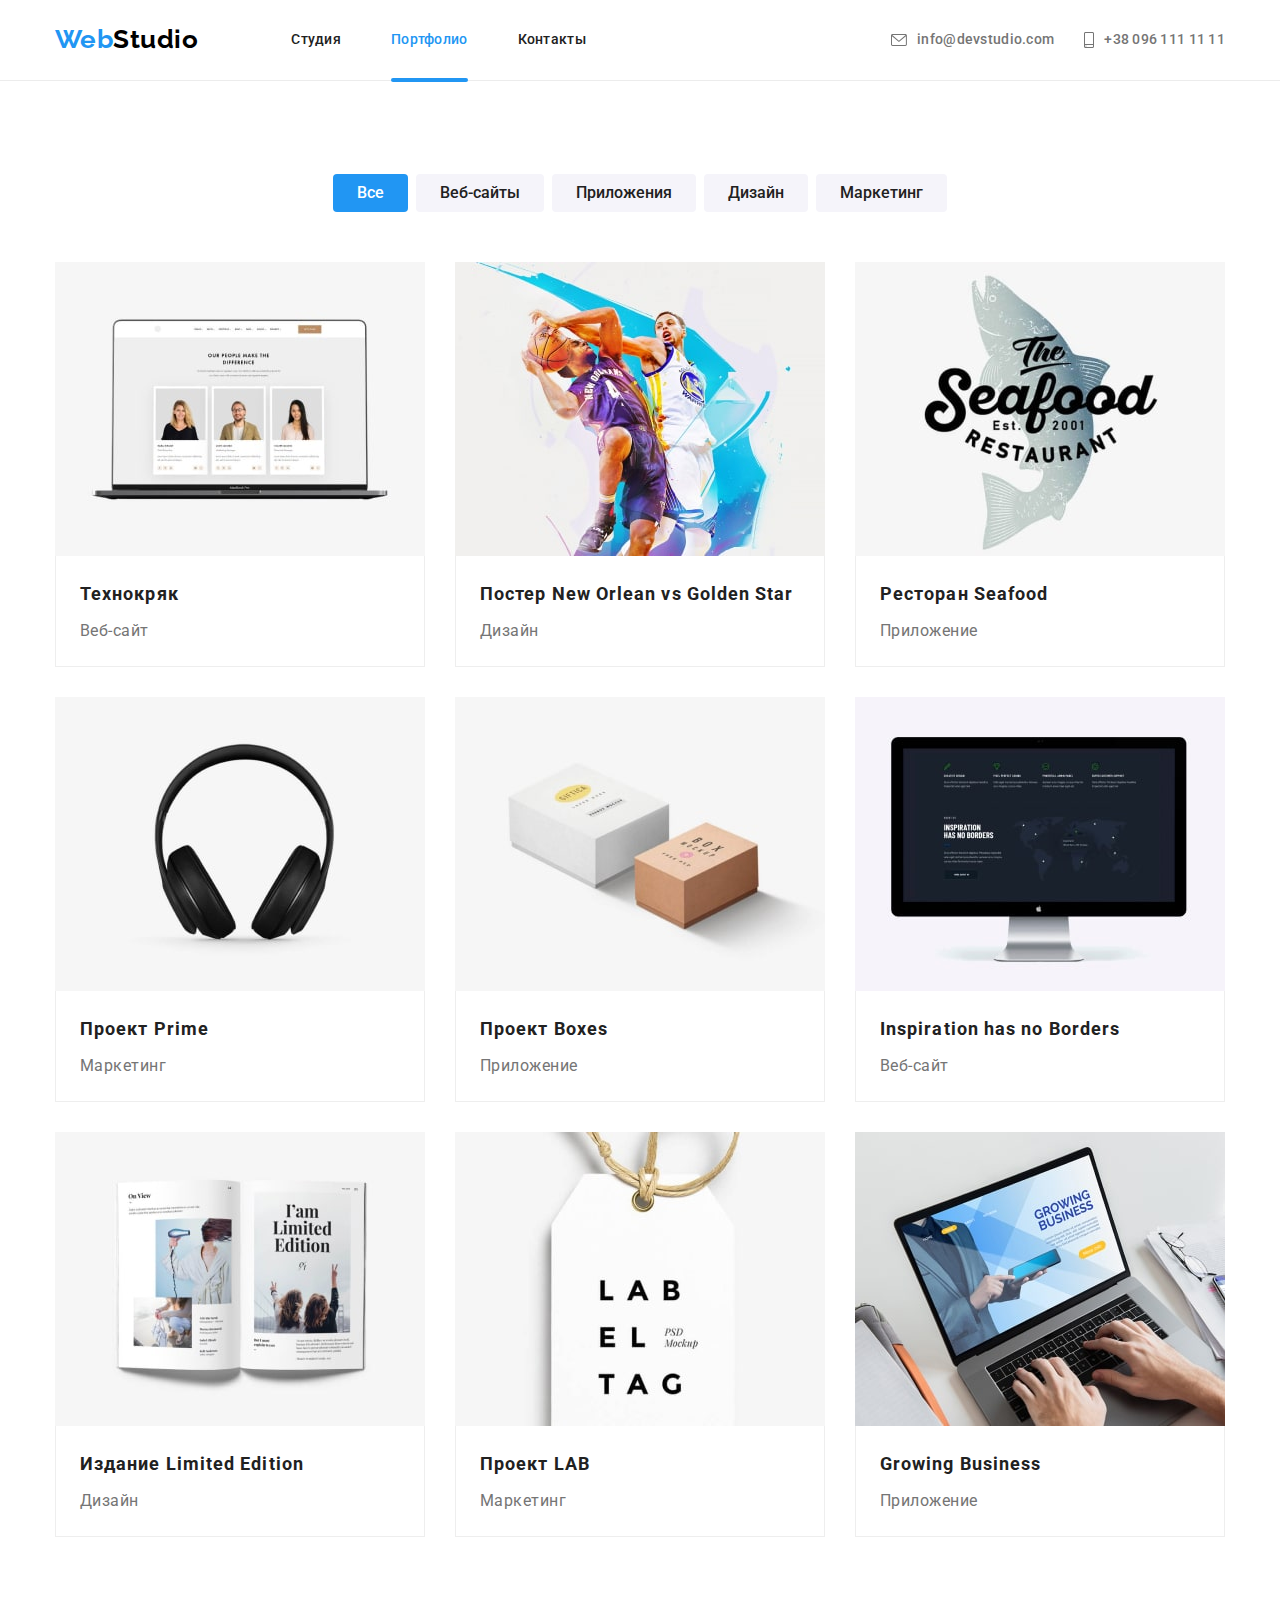
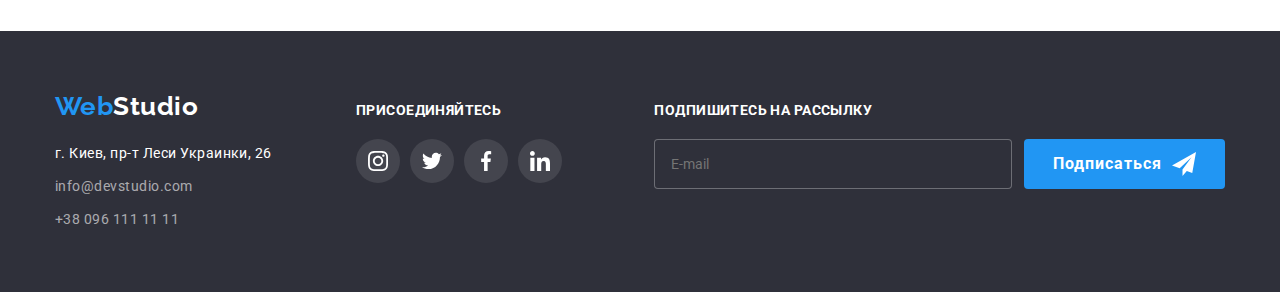
==== portfolio.html @ 2bae6d5c "170822 1327" ====
<!DOCTYPE html>
<html lang="ru">
  <head>
    <meta charset="UTF-8" />
    <meta http-equiv="X-UA-Compatible" content="IE=edge" />
    <meta name="viewport" content="width=device-width, initial-scale=1.0" />
    <title>Web Studio</title>
    <link rel="preconnect" href="https://fonts.googleapis.com" />
    <link rel="preconnect" href="https://fonts.gstatic.com" crossorigin />
    <link
      href="https://fonts.googleapis.com/css2?family=Raleway:wght@700&family=Roboto:wght@400;500;700;900&display=swap"
      rel="stylesheet"
    />
    <link
      rel="stylesheet"
      href="https://cdnjs.cloudflare.com/ajax/libs/modern-normalize/1.1.0/modern-normalize.min.css"
    />
    <link rel="stylesheet" href="./css/styles.css" />
    <link rel="stylesheet" href="./css/main.min.css" />
  </head>
  <body class="page">
    <header class="header">
      <div class="container flex">
        <nav class="nav-section">
          <a class="logo link" href="./" lang="en"
            >Web<span class="logo-black">Studio</span></a
          >
          <ul class="menu-nav list">
            <li class="nav-item">
              <a class="link" href="./index.html">Студия</a>
            </li>
            <li class="nav-item">
              <a class="link current" href="./portfolio.html">Портфолио</a>
            </li>
            <li class="nav-item"><a class="link" href="">Контакты</a></li>
          </ul>
        </nav>
        <ul class="adress-nav list">
          <li class="nav-item">
            <a href="mailto:info@devstudio.com" class="link link-container">
              <svg class="link-icon-mail" width="16" height="12">
                <use href="./img/symbol-defs.svg#icon-envelope"></use>
              </svg>
              <span class="link-text">info@devstudio.com</span></a
            >
          </li>
          <li class="nav-item">
            <a href="tel:+380961111111" class="link link-container">
              <svg class="link-icon-tel" width="10" height="16">
                <use href="./img/symbol-defs.svg#icon-smartphone"></use>
              </svg>
              <span class="link-text">+38 096 111 11 11</span></a
            >
          </li>
        </ul>
      </div>
    </header>
    <main>
      <section class="section">
        <div class="container">
          <h1 class="hero-title portfolio-title">Портфолио</h1>
          <ul class="filter-list list">
            <li class="filter-item">
              <button class="button button-all" type="button" name="all">
                Все
              </button>
            </li>
            <li class="filter-item">
              <button class="button" type="button" name="web-sites">
                Веб-сайты
              </button>
            </li>
            <li class="filter-item">
              <button class="button" type="button" name="aplication">
                Приложения
              </button>
            </li>
            <li class="filter-item">
              <button class="button" type="button" name="design">Дизайн</button>
            </li>
            <li class="filter-item">
              <button class="button" type="button" name="marketing">
                Маркетинг
              </button>
            </li>
          </ul>
          <ul class="prewiew-card-list list">
            <li class="list-item">
              <a href="#" class="prewiew-card-link link">
                <div class="prewiew-box">
                  <img
                    class="prewiew-photo img"
                    src="./img/notebook.jpg"
                    alt="notebook"
                    width="370"
                    height="294"
                  />
                  <div class="prewiew-overlay">
                    <p>
                      Ресурс предлагает комплексные предложения с разным уровнем
                      функционала и сервисов. Все это позволит посетителю
                      получить исчерпывающие сведения о компании или частном
                      лице.
                    </p>
                  </div>
                </div>
                <div class="prewiew-card-sighn">
                  <h2 class="prewiew-work-title title">Технокряк</h2>
                  <p class="prewiew-work-type">Веб-сайт</p>
                </div>
              </a>
            </li>
            <li class="list-item">
              <a href="#" class="prewiew-card-link link">
                <div class="prewiew-box">
                  <img
                    class="prewiew-photo img"
                    src="./img/basketball.jpg"
                    alt="notebook"
                    width="370"
                    height="294"
                  />
                  <div class="prewiew-overlay">
                    <p>
                      Lorem ipsum dolor sit amet consectetur, adipisicing elit.
                      Doloribus inventore sit quisquam soluta quis nihil atque
                      nesciunt temporibus magnam quam.
                    </p>
                  </div>
                </div>
                <div class="prewiew-card-sighn">
                  <h2 class="prewiew-work-title title">
                    Постер <span lang="en">New Orlean vs Golden Star</span>
                  </h2>
                  <p class="prewiew-work-type">Дизайн</p>
                </div>
              </a>
            </li>
            <li class="list-item">
              <a href="#" class="prewiew-card-link link">
                <div class="prewiew-box">
                  <img
                    class="prewiew-photo img"
                    src="./img/fish.jpg"
                    alt="notebook"
                    width="370"
                    height="294"
                  />
                  <div class="prewiew-overlay">
                    <p>
                      Lorem ipsum dolor sit amet consectetur, adipisicing elit.
                      Doloribus inventore sit quisquam soluta quis nihil atque
                      nesciunt temporibus magnam quam.
                    </p>
                  </div>
                </div>
                <div class="prewiew-card-sighn">
                  <h2 class="prewiew-work-title title">
                    Ресторан <span lang="en">Seafood</span>
                  </h2>
                  <p class="prewiew-work-type">Приложение</p>
                </div>
              </a>
            </li>
            <li class="list-item">
              <a href="#" class="prewiew-card-link link">
                <div class="prewiew-box">
                  <img
                    class="prewiew-photo img"
                    src="./img/headphones.jpg"
                    alt="notebook"
                    width="370"
                    height="294"
                  />
                  <div class="prewiew-overlay">
                    <p>
                      Lorem ipsum dolor sit amet consectetur, adipisicing elit.
                      Doloribus inventore sit quisquam soluta quis nihil atque
                      nesciunt temporibus magnam quam.
                    </p>
                  </div>
                </div>
                <div class="prewiew-card-sighn">
                  <h2 class="prewiew-work-title title">
                    Проект <span lang="en">Prime</span>
                  </h2>
                  <p class="prewiew-work-type">Маркетинг</p>
                </div>
              </a>
            </li>
            <li class="list-item">
              <a href="#" class="prewiew-card-link link">
                <div class="prewiew-box">
                  <img
                    class="prewiew-photo img"
                    src="./img/boxes.jpg"
                    alt="notebook"
                    width="370"
                    height="294"
                  />
                  <div class="prewiew-overlay">
                    <p>
                      Lorem ipsum dolor sit amet consectetur, adipisicing elit.
                      Doloribus inventore sit quisquam soluta quis nihil atque
                      nesciunt temporibus magnam quam.
                    </p>
                  </div>
                </div>
                <div class="prewiew-card-sighn">
                  <h2 class="prewiew-work-title title">
                    Проект <span lang="en">Boxes</span>
                  </h2>
                  <p class="prewiew-work-type">Приложение</p>
                </div>
              </a>
            </li>
            <li class="list-item">
              <a href="#" class="prewiew-card-link link">
                <div class="prewiew-box">
                  <img
                    class="prewiew-photo img"
                    src="./img/display.jpg"
                    alt="notebook"
                    width="370"
                    height="294"
                  />
                  <div class="prewiew-overlay">
                    <p>
                      Lorem ipsum dolor sit amet consectetur, adipisicing elit.
                      Doloribus inventore sit quisquam soluta quis nihil atque
                      nesciunt temporibus magnam quam.
                    </p>
                  </div>
                </div>
                <div class="prewiew-card-sighn">
                  <h2 class="prewiew-work-title title" lang="en">
                    Inspiration has no Borders
                  </h2>
                  <p class="prewiew-work-type">Веб-сайт</p>
                </div>
              </a>
            </li>
            <li class="list-item">
              <a href="#" class="prewiew-card-link link">
                <div class="prewiew-box">
                  <img
                    class="prewiew-photo img"
                    src="./img/book.jpg"
                    alt="notebook"
                    width="370"
                    height="294"
                  />
                  <div class="prewiew-overlay">
                    <p>
                      Lorem ipsum dolor sit amet consectetur, adipisicing elit.
                      Doloribus inventore sit quisquam soluta quis nihil atque
                      nesciunt temporibus magnam quam.
                    </p>
                  </div>
                </div>
                <div class="prewiew-card-sighn">
                  <h2 class="prewiew-work-title title">
                    Издание <span lang="en">Limited Edition</span>
                  </h2>
                  <p class="prewiew-work-type">Дизайн</p>
                </div>
              </a>
            </li>
            <li class="list-item">
              <a href="#" class="prewiew-card-link link">
                <div class="prewiew-box">
                  <img
                    class="prewiew-photo img"
                    src="./img/label.jpg"
                    alt="notebook"
                    width="370"
                    height="294"
                  />
                  <div class="prewiew-overlay">
                    <p>
                      Lorem ipsum dolor sit amet consectetur, adipisicing elit.
                      Doloribus inventore sit quisquam soluta quis nihil atque
                      nesciunt temporibus magnam quam.
                    </p>
                  </div>
                </div>
                <div class="prewiew-card-sighn">
                  <h2 class="prewiew-work-title title">
                    Проект <span lang="en">LAB</span>
                  </h2>
                  <p class="prewiew-work-type">Маркетинг</p>
                </div>
              </a>
            </li>
            <li class="list-item">
              <a href="#" class="prewiew-card-link link">
                <div class="prewiew-box">
                  <img
                    class="prewiew-photo img"
                    src="./img/laptop.jpg"
                    alt="notebook"
                    width="370"
                    height="294"
                  />
                  <div class="prewiew-overlay">
                    <p>
                      Lorem ipsum dolor sit amet consectetur, adipisicing elit.
                      Doloribus inventore sit quisquam soluta quis nihil atque
                      nesciunt temporibus magnam quam.
                    </p>
                  </div>
                </div>
                <div class="prewiew-card-sighn">
                  <h2 class="prewiew-work-title title" lang="en">
                    Growing Business
                  </h2>
                  <p class="prewiew-work-type">Приложение</p>
                </div>
              </a>
            </li>
          </ul>
        </div>
      </section>
    </main>
    <footer class="footer">
      <div class="container">
        <div class="logo-adress-container">
          <a class="logo-footer link" href="./" lang="en"
            >Web<span class="logo-white">Studio</span>
          </a>
          <address class="adress">
            <ul class="footer-nav list">
              <li></li>
              <li class="footer-nav-item">
                <a
                  class="adress-text link"
                  href="https://goo.gl/maps/DvVMSBrxsydVWDyE7"
                  target="_blank"
                  rel="noopener noreferrer nofollow"
                  >г. Киев, пр-т Леси Украинки, 26
                </a>
              </li>
              <li class="footer-nav-item">
                <a class="mail-footer link" href="mailto:info@devstudio.com"
                  >info@devstudio.com
                </a>
              </li>
              <li class="footer-nav-item">
                <a class="tel-footer link" href="tel:+380961111111"
                  >+38 096 111 11 11
                </a>
              </li>
            </ul>
          </address>
        </div>
        <div class="footer-cocial-container">
          <p class="connect-text">Присоединяйтесь</p>
          <ul class="footer-social-list list">
            <li class="footer-social-item">
              <a class="footer-social-link" href="#" aria-label="instagram">
                <svg class="footer-social-icon" width="20" height="20">
                  <use href="./img/symbol-defs.svg#icon-instagram"></use>
                </svg>
              </a>
            </li>
            <li class="footer-social-item">
              <a class="footer-social-link" href="#" aria-label="twitter">
                <svg class="footer-social-icon" width="20" height="20">
                  <use href="./img/symbol-defs.svg#icon-twitter"></use>
                </svg>
              </a>
            </li>
            <li class="footer-social-item">
              <a class="footer-social-link" href="#" aria-label="facebook">
                <svg class="footer-social-icon" width="20" height="20">
                  <use href="./img/symbol-defs.svg#icon-facebook"></use>
                </svg>
              </a>
            </li>
            <li class="footer-social-item">
              <a class="footer-social-link" href="#" aria-label="linkedin">
                <svg class="footer-social-icon" width="20" height="20">
                  <use href="./img/symbol-defs.svg#icon-linkedin"></use>
                </svg>
              </a>
            </li>
          </ul>
        </div>
        <div>
          <p class="connect-text">Подпишитесь на рассылку</p>
          <form class="in-btn-cont">
            <input
              class="footer-input"
              type="email"
              name="follow-email"
              id="follow-email"
              placeholder="E-mail"
              required
            />
            <button type="submit" class="footer-sub-btn">
              Подписаться
              <svg class="send-icon" width="24" height="24">
                <use href="./img/symbol-defs.svg#icon-send"></use>
              </svg>
            </button>
          </form>
        </div>
      </div>
    </footer>
  </body>
</html>
---- css/styles.css ----
*,
*::before,
*::after {
  /* outline: 1px solid rgb(250, 195, 175);
  background-color: rgba(0, 255, 106, 0.1); */
}

:root {
  --primary-text-color: #757575;
  --title-text-color: #212121;
  --accent-color: #2196f3;
  --main-title-text-color: #ffffff;
  --background-color: #ffffff;
  --logo-white-color: #ffffff;
  --logo-black-color: #000000;
  --button-text-color: #ffffff;
  --social-icon-color: #afb1b8;
  --trans: opacity, visibility, scale, background-color, transform, box-shadow,
    color, border-color, border, fill, 250ms cubic-bezier(0.4, 0, 0.2, 1);
}

.section {
  padding: 94px 0;
}

.container {
  width: 1200px;
  padding: 0 15px;
  margin: 0 auto;
}
.page {
  margin: 0;
  background-color: var(--background-color);
  color: var(--primary-text-color);
  font-family: Roboto, sans-serif;
  letter-spacing: 0.03em;
  position: relative;
  padding-top: 80px;
}
.list {
  list-style: none;
  margin: 0;
  padding: 0;
}

.link {
  text-decoration: none;
}
.section-title {
  color: var(--title-text-color);
  text-align: center;
  font-weight: 700;
  font-size: 36px;
  line-height: 1.16;
  margin-top: 0;
  margin-bottom: 50px;
}
.title {
  color: var(--title-text-color);
  margin: 0;
}

h1 h2 h3 h4 {
  margin: 0;
}

img {
  display: block;
  max-width: 100%;
  height: auto;
}
.flex {
  display: flex;
}

/* --------HEADER-------- */

.page .header {
  border-bottom: 1px solid #ececec;
  position: fixed;
  left: 0;
  right: 0;
  top: 0;
  z-index: 1;

  align-items: center;
  background-color: #ffffff;
}

/*    logo */
.logo {
  padding: 24px 0;
  margin-right: 93px;
  color: var(--accent-color);
  font-family: Raleway, sans-serif;
  font-weight: 700;
  font-size: 26px;
  line-height: 1.19;
  display: inline-block;
}
.logo-black {
  color: var(--logo-black-color);
}
.logo-white {
  color: var(--logo-white-color);
}

/* Navigation */
.header {
  border-bottom: 2px;
  border-color: #188ce8;
}
.nav-section {
  display: flex;
  margin-right: auto;
}
.menu-nav {
  display: flex;
}
.menu-nav .nav-item:not(:last-child) {
  margin-right: 50px;
}

.menu-nav .link {
  display: block;
  padding: 32px 0;

  color: var(--title-text-color);
  font-weight: 500;
  font-size: 14px;
  line-height: 1.14;
  letter-spacing: 0.02em;
  transition: var(--trans);
}
.menu-nav .link.current {
  color: var(--accent-color);
  position: relative;
}
.link.current::after {
  content: "";
  width: 100%;
  height: 4px;
  background: var(--accent-color);
  border-radius: 2px;

  position: absolute;
  left: 0;
  bottom: -2px;
}
.menu-nav .link:hover,
.menu-nav .link:focus {
  color: var(--accent-color);
  /* transform: scale(105%); */
}
/* ---------Adress Nav------- */
.adress-nav {
  display: flex;
}

.link-container {
  display: flex;
  align-items: center;
  color: var(--primary-text-color);
  font-weight: 500;
  font-size: 14px;
  line-height: 1.14;
  letter-spacing: 0.02em;
  padding: 32px 0;

  transition: var(--trans);
}

.link-icon-mail {
  fill: currentColor;
  width: 16px;
  height: 12px;
  margin-right: 10px;
}
.link-icon-tel {
  fill: currentColor;
  width: 10px;
  height: 16px;
  margin-right: 10px;
}

.link-text {
  display: block;
  font-size: 14px;
}

.link-container:hover,
.link-container:focus {
  color: var(--accent-color);
}

.nav-item:not(:last-child) {
  margin-right: 30px;
}

/* ---------Hero---------- */
.hero {
  text-align: center;
  padding: 200px 0;
}
.overlay {
  background-color: #c4c4c4;
  background-image: linear-gradient(
      rgba(47, 48, 58, 0.4),
      rgba(47, 48, 58, 0.4)
    ),
    url(../img/bg-img.jpg);
  background-repeat: no-repeat;
  background-size: cover;
  background-position: left top /* 80px */;
  margin-left: auto;
  margin-right: auto;
  max-width: 1600px;
  height: 600px;
}
.hero .container {
  width: 696px;
}
.hero-title {
  color: var(--main-title-text-color);
  display: inline-block;
  margin-top: 0;
  margin-bottom: 30px;
  font-weight: 900;
  font-size: 44px;
  line-height: 1.36;
  letter-spacing: 0.06em;
  text-transform: uppercase;
}
.portfolio-title {
  position: absolute;
  white-space: nowrap;
  width: 1px;
  height: 1px;
  overflow: hidden;
  border: 0;
  padding: 0;
  clip: rect(0 0 0 0);
  clip-path: inset(50%);
  margin: -1px;
}
/* Hero Button */
.hero .button {
  color: var(--button-text-color);
  background-color: var(--accent-color);
  cursor: pointer;
  font-family: inherit;
  font-weight: 700;
  font-size: 16px;
  line-height: 1.88;
  padding: 10px 32px;
  border: 0;
  border-radius: 4px;
  transition: var(--trans);
}
.hero .button:hover,
.hero .button:focus {
  color: var(--button-text-color);
  background-color: #188ce8;
  transform: scale(105%);
  box-shadow: 0px 4px 4px rgba(0, 0, 0, 0.15);
}

/* --------Filter Button-------- */
.filter-list {
  display: flex;
  justify-content: center;
  margin-bottom: 50px;
}
.filter-item:not(:last-child) {
  margin-right: 8px;
}

.filter-list .button {
  color: var(--title-text-color);
  background-color: #f5f4fa;
  cursor: pointer;
  font-family: inherit;
  font-weight: 500;
  font-size: 16px;
  line-height: 1.62;
  padding: 6px 24px;
  border: 0;
  border-radius: 4px;
  transition: var(--trans);
}

.filter-list .button:hover,
.filter-list .button:focus {
  color: var(--button-text-color);
  background-color: var(--accent-color);
  transform: scale(105%);

  box-shadow: 0px 3px 1px rgba(0, 0, 0, 0.1), 0px 1px 2px rgba(0, 0, 0, 0.08),
    0px 2px 2px rgba(0, 0, 0, 0.12);
}
.button.button-all {
  color: var(--button-text-color);
  background-color: var(--accent-color);
}

/* --------features-------- */

/* Hidden Title H2 */
.section-title.feature {
  position: absolute;
  white-space: nowrap;
  width: 1px;
  height: 1px;
  overflow: hidden;
  border: 0;
  padding: 0;
  clip: rect(0 0 0 0);
  clip-path: inset(50%);
  margin: -1px;
}

.feature-list {
  display: flex;
}
.feature-item {
  margin: 0 30px 0 0;
}
.feature-item:last-child {
  margin-right: 0;
}
.feature-svg-container {
  display: flex;
  justify-content: center;
  align-items: center;
  background: #f5f4fa;
  border-radius: 4px;
  width: 270px;
  height: 120px;
  /* padding: 25px 100px; */
  margin-bottom: 30px;
}
.feature-icon {
  display: block;
}
.feature-list .title {
  font-weight: 700;
  font-size: 14px;
  line-height: 1.14;
  text-transform: uppercase;
  margin-bottom: 10px;
}
.feature-list .feature-par {
  width: 270px;
  font-size: 14px;
  line-height: 1.71;
  display: inline-block;
  margin: 0;
}

/* --------Work-------- */
.work {
  padding-top: 0;
  padding-bottom: 94px;
}
.work .list {
  display: flex;
}
.work-img-item {
  margin-right: 30px;
  position: relative;
}
.work-img-item:last-child {
  margin-right: 0;
}
.work-label-container {
  position: absolute;
  justify-content: center;
  align-items: center;
  bottom: 0;
  display: flex;

  width: 370px;
  height: 70px;

  background-color: rgba(47, 48, 58, 0.8);
}
.work-label-title {
  color: #ffffff;
  margin: 0;
  font-weight: 700;
  font-size: 14px;
  line-height: 1.14;
  text-transform: uppercase;
}
/* --------Our Team-------- */
.team-section {
  background: #f5f4fa;
}

.team-list {
  display: flex;
}

.team-list .title {
  text-align: center;
  font-weight: 500;
  font-size: 16px;
  line-height: 1.19;
  margin-bottom: 10px;
}
.team-list .position {
  text-align: center;
  font-size: 16px;
  line-height: 1.19;
  margin-top: 0;
  margin-bottom: 16px;
}
.team-card {
  background-color: var(--background-color);
  margin-right: 30px;

  box-shadow: 0px 1px 3px rgba(0, 0, 0, 0.12), 0px 1px 1px rgba(0, 0, 0, 0.14),
    0px 2px 1px rgba(0, 0, 0, 0.2);
}
.team-card:last-child {
  margin-right: 0;
}

.card-sighn {
  padding: 30px 32px;
}
/* --------SOCIAL-------- */
.team-social-list {
  width: 206px;
  height: 44px;
  display: flex;
}

.team-social-item:not(:last-child) {
  margin-right: 10px;
}

.team-social-link {
  display: flex;
  justify-content: center;
  align-items: center;
  background-color: var(--background-color);
  color: var(--social-icon-color);
  width: 44px;
  height: 44px;
  border-radius: 50%;
  transition: var(--trans);
}

.team-social-icon {
  width: 20px;
  height: 20px;
  fill: currentColor;
}
.team-social-link:hover,
.team-social-link:focus {
  background-color: var(--accent-color);
  color: var(--button-text-color);
}

/* -------CLIENTS------- */
.clients-list {
  display: flex;
}

.client-item:not(:last-child) {
  margin-right: 30px;
}
.client-link {
  width: 170px;
  height: 92px;
  display: flex;
  justify-content: center;
  align-items: center;
  border: var(--social-icon-color) solid 1px;
  border-radius: 4px;
  color: var(--social-icon-color);
  transition: var(--trans);
}
.client-icon {
  fill: currentColor;
}
.client-link:hover,
.client-link:focus {
  border: var(--accent-color) solid 1px;
  color: var(--accent-color);
  transform: scale(105%);
}
.client-icon:hover,
.client-icon:focus {
  fill: currentColor;
}

/* -------GALERY-------- */

.prewiew-card-list {
  display: flex;
  flex-wrap: wrap;
}
.prewiew-card-list .list-item {
  width: 370px;
  margin-top: 30px;
  margin-right: 30px;
}
.prewiew-card-link {
  display: block;
  color: inherit;
  transition: var(--trans);
}

.prewiew-card-link:hover,
.prewiew-card-link:focus {
  box-shadow: 0px 1px 1px rgba(0, 0, 0, 0.12), 0px 4px 4px rgba(0, 0, 0, 0.06),
    1px 4px 6px rgba(0, 0, 0, 0.16);
}
.prewiew-card-list .list-item:nth-child(3n) {
  margin-right: 0;
}
.prewiew-card-list .list-item:nth-child(-n + 3) {
  margin-top: 0;
}
.prewiew-box {
  position: relative;
  overflow: hidden;
}
.prewiew-overlay {
  background-color: rgba(33, 150, 243, 0.9);
  width: 100%;
  height: 100%;

  display: flex;
  align-items: center;
  justify-content: center;

  position: absolute;
  left: 0;
  top: 0;
  transform: translateY(101%);
  transition: var(--trans);
}

.prewiew-card-link:hover .prewiew-overlay,
.prewiew-card-link:focus .prewiew-overlay {
  transform: translateY(0);
}

.prewiew-overlay p {
  color: var(--button-text-color);
  font-size: 18px;
  line-height: 1.56;
  width: 322px;
  height: 168px;
  margin: 0;
}

.prewiew-card-sighn {
  background-color: #fff;
  padding: 20px 24px;
  border: 1px solid #eeeeee;
  border-top: 0;
  position: relative;
}
.prewiew-work-title {
  font-weight: 700;
  font-size: 18px;
  line-height: 2;
  letter-spacing: 0.06em;
  margin-bottom: 4px;
}
.prewiew-work-type {
  font-size: 16px;
  line-height: 1.88;
  margin-top: 0;
  margin-bottom: 0;
}

/* --------footer-------- */
.footer {
  background-color: #2f303a;
  font-size: 14px;
  line-height: 1.71;
  padding-top: 60px;
  padding-bottom: 60px;
}
.logo-adress-container {
  width: 231px;
  margin-right: 70px;
}
.footer .container {
  display: flex;
  align-items: baseline;
}
.logo-footer {
  color: var(--accent-color);
  font-family: Raleway, sans-serif;
  font-weight: 700;
  font-size: 26px;
  line-height: 1.19;
  display: inline-block;
  margin-bottom: 20px;
}
.adress-text {
  color: #ffffff;
}
.mail-footer,
.tel-footer {
  color: rgba(255, 255, 255, 0.6);
}
.list-item .title {
  color: var(--title-text-color);
}
.footer-nav .link {
  transition: var(--trans);
}

.footer-nav .link:hover,
.footer-nav .link:focus {
  color: var(--accent-color);
}
.adress-text,
.mail-footer,
.tel-footer {
  display: block;
}

.footer-nav {
  display: flex;
  flex-direction: column;
  width: 231px;
}
.footer-nav-item:not(:last-child) {
  margin-bottom: 9px;
}
.adress {
  font-style: normal;
}
/* --------FOOTER SOCIAL-------- */
.footer-cocial-container {
  margin-right: auto;
}

.connect-text {
  display: block;
  margin: 0 0 20px 0;
  font-weight: 700;
  font-size: 14px;
  line-height: 1.14;
  letter-spacing: 0.03em;
  text-transform: uppercase;
  color: var(--main-title-text-color);
}
.footer-social-list {
  width: 206px;
  height: 44px;
  margin-left: auto;
  margin-right: auto;
  display: flex;
}
.footer-social-item:not(:last-child) {
  margin-right: 10px;
}

.footer-social-link {
  display: flex;
  justify-content: center;
  align-items: center;
  background: rgba(255, 255, 255, 0.1);
  color: var(--button-text-color);
  width: 44px;
  height: 44px;
  cursor: pointer;
  border-radius: 50%;
  transition: background-color, 250ms cubic-bezier(0.4, 0, 0.2, 1);
}
.footer-social-icon {
  width: 20px;
  height: 20px;
  fill: currentColor;
}
.footer-social-link:hover,
.footer-social-iink:focus {
  background-color: var(--accent-color);
}

/* --------- FOOTER FORM --------- */
.in-btn-cont {
  display: flex;
}

.footer-input {
  width: 358px;
  height: 50px;
  padding: 0 16px;
  margin-right: 12px;
  background: #2f303a;
  color: var(--button-text-color);
  outline: none;
  border: 1px solid rgba(255, 255, 255, 0.3);
  /* filter: drop-shadow(0px 4px 4px rgba(0, 0, 0, 0.15)); */
  border-radius: 4px;
  transition: var(--trans);
}

.footer-input:focus {
  border: 1px solid var(--accent-color);
}

.footer-sub-btn {
  display: flex;
  align-items: center;
  justify-content: center;

  color: var(--button-text-color);
  background-color: var(--accent-color);
  cursor: pointer;

  font-weight: 700;
  font-size: 16px;
  line-height: 1.88;
  letter-spacing: 0.06em;

  padding: 10px 29px;
  border: 0;
  border-radius: 4px;
  transition: var(--trans);
}

.send-icon {
  margin-left: 10px;
}

.footer-sub-btn:hover,
.footer-sub-btn:focus {
  color: var(--button-text-color);
  background-color: #188ce8;
  transform: scale(101%);
  box-shadow: 0px 4px 4px rgba(0, 0, 0, 0.15);
}

/* --------модалка-------- */

.backdrop {
  position: fixed;
  top: 0;
  left: 0;
  width: 100%;
  height: 100%;
  z-index: 1;
  transition: var(--trans);

  background-color: rgba(0, 0, 0, 0.2);
}

.backdrop.is-hidden {
  opacity: 0;
  visibility: 0;
  pointer-events: none;
}
.backdrop.is-hidden .modal {
  transform: translate(-50%, -70%) scale(0);
}

.modal {
  position: absolute;
  top: 50%;
  left: 50%;
  transform: translate(-50%, -50%) scale(1);
  transition: var(--trans);

  padding: 40px;
  width: 528px;
  height: 581px;

  background-color: var(--background-color);

  box-shadow: 0px 1px 3px rgba(0, 0, 0, 0.12), 0px 1px 1px rgba(0, 0, 0, 0.14),
    0px 2px 1px rgba(0, 0, 0, 0.2);
  border-radius: 4px;
}

.modal .button {
  position: absolute;
  top: 8px;
  right: 8px;

  display: flex;
  justify-content: center;
  align-items: center;
  padding: 0;
  margin: 0;
  width: 30px;
  height: 30px;

  border-radius: 50%;
  border: 1px solid rgba(0, 0, 0, 0.1);
  background-color: var(--background-color);
}

.modal-icon {
  width: 18px;
  height: 18px;
  transition: var(--trans);
}

.modal .button:hover .modal-icon,
.modal .button:focus .modal-icon {
  fill: var(--accent-color);
}
/* -------Форма модалки-------- */

.form-container {
  display: flex;
  flex-direction: column;
}

.data-item {
  margin-bottom: 10px;
  width: 100%;
}
.textarea-item {
  margin-bottom: 20px;
}

.form-title {
  margin: 0 0 12px 0;
  text-align: center;

  font-weight: 700;
  font-size: 20px;
  line-height: 1.15;

  color: #212121;
}

.label-title {
  display: block;
  margin: 0 0 4px 0;
  font-size: 12px;
  line-height: 1.17;
  letter-spacing: 0.01em;
}
.input-wrap {
  position: relative;
}
.form-input {
  padding: 0 12px 0 42px;
  width: 100%;
  height: 40px;
  font-size: 12px;
  color: var(--title-text-color);
  border: 1px solid rgba(33, 33, 33, 0.2);
  border-radius: 4px;
  transition: var(--trans);
}

.form-input::placeholder {
  font-size: 12px;
  line-height: 1.17;
  letter-spacing: 0.01em;
  color: rgba(117, 117, 117, 0.5);
}

.form-input:not(:focus):not(:placeholder-shown):valid {
  background-color: rgba(0, 255, 0, 0.1);
}
.form-input:not(:focus):not(:placeholder-shown):invalid {
  background-color: rgba(255, 0, 0, 0.1);
}

.input-icon {
  position: absolute;
  top: 50%;
  left: 12px;
  transform: translateY(-50%);
  fill: var(--title-text-color);
  transition: var(--trans);
}
.form-input:focus {
  border-color: var(--accent-color);
  outline: none;
}
.form-input:focus + .input-icon {
  fill: var(--accent-color);
}

.form-coment {
  width: 100%;
  height: 120px;
  padding: 12px 16px;
  color: var(--title-text-color);
  font-size: 12px;
  border: 1px solid rgba(33, 33, 33, 0.2);
  border-radius: 4px;
  resize: none;
  transition: var(--trans);
}

.form-coment::placeholder {
  font-size: 12px;
  line-height: 1.17;
  letter-spacing: 0.01em;

  color: rgba(117, 117, 117, 0.5);
}
.form-coment:focus {
  border-color: var(--accent-color);
  outline: none;
}

.checkbox-container {
  display: flex;
  justify-content: center;
  margin-bottom: 30px;
  font-size: 14px;
  line-height: 1.71;
}
/* --------- Спрятаньій чекбокс--------- */
.checkbox {
  position: absolute;
  white-space: nowrap;
  width: 1px;
  height: 1px;
  overflow: hidden;
  border: 0;
  padding: 0;
  clip: rect(0 0 0 0);
  clip-path: inset(50%);
  margin: -1px;
}
/* --- */

.check-label {
  display: flex;
  align-items: center;
}

.check-quad {
  display: flex;
  align-items: center;
  justify-content: center;
  width: 16px;
  height: 15px;
  border: 2px solid var(--title-text-color);
  border-radius: 2px;
  margin-right: 7px;
  transition: var(--trans);
}

.check-icon {
  fill: var(--button-text-color);
}

.checkbox:checked + .check-label .check-quad {
  background-color: var(--accent-color);
  border-color: transparent;
}

.checkbox:focus + .check-label .check-quad {
  border: 2px solid var(--accent-color);
}

.check-link {
  position: relative;
  color: var(--accent-color);
  margin-left: 5px;
}

.check-link.link::after {
  position: absolute;
  left: 0;
  bottom: 5px;
  content: "";
  width: 100%;
  height: 1px;
  background: var(--accent-color);
}

.button-send {
  width: 200px;

  font-weight: 700;
  font-size: 16px;
  line-height: 1.88;

  margin: 0 auto;
  padding: 10px 55px;
  border: 0;
  color: var(--button-text-color);
  background-color: var(--accent-color);

  box-shadow: 0px 4px 4px rgba(0, 0, 0, 0.15);
  border-radius: 4px;
  cursor: pointer;
  transition: var(--trans);
}

.button-send:hover,
.button-send:focus {
  background-color: #188ce8;
  transform: scale(101%);
}
---- css/main.min.css ----
/*# sourceMappingURL=main.min.css.map */
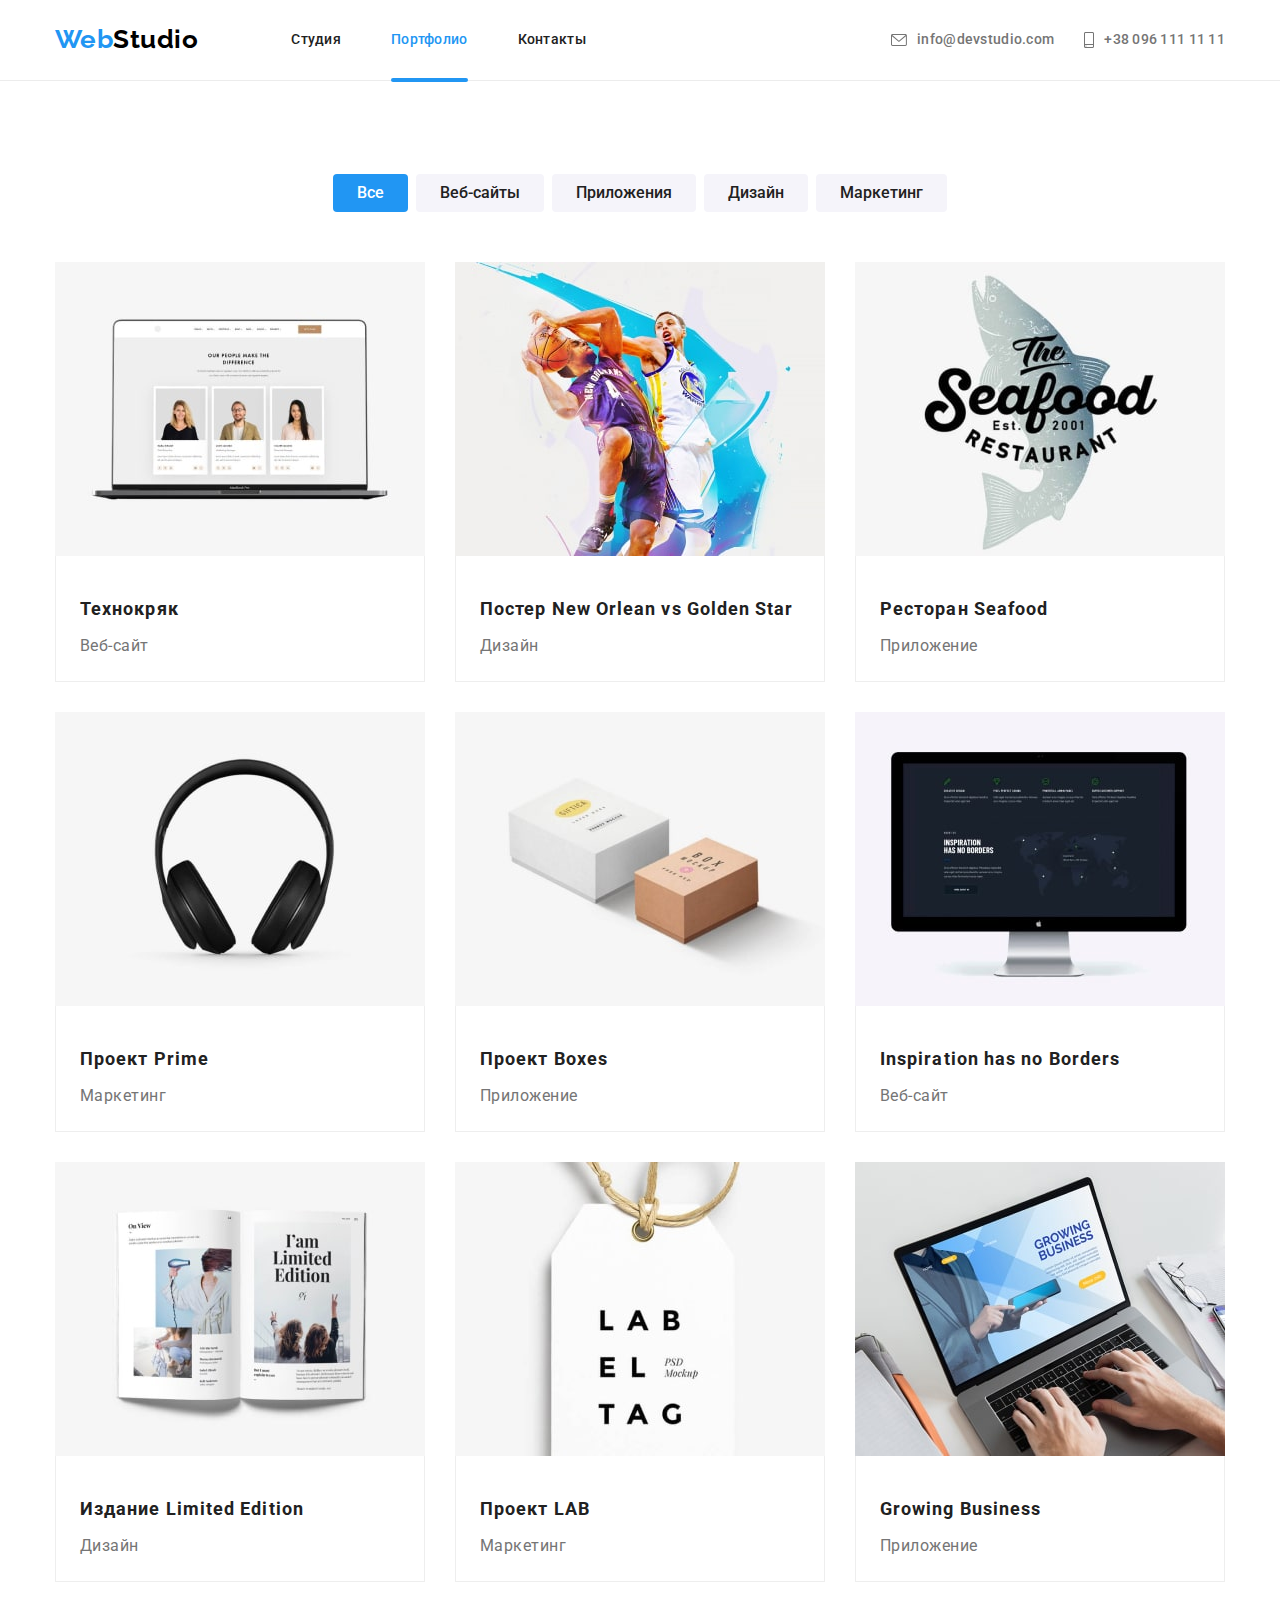
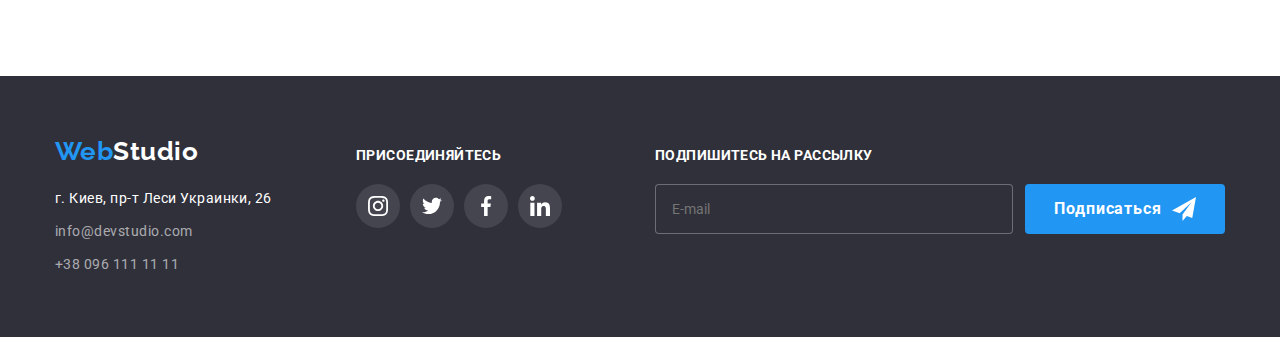
==== commit e18664b4: "190822 1701" ====
--- a/portfolio.html
+++ b/portfolio.html
@@ -11,45 +11,49 @@
       href="https://fonts.googleapis.com/css2?family=Raleway:wght@700&family=Roboto:wght@400;500;700;900&display=swap"
       rel="stylesheet"
     />
-    <link
+    <!-- <link
       rel="stylesheet"
       href="https://cdnjs.cloudflare.com/ajax/libs/modern-normalize/1.1.0/modern-normalize.min.css"
-    />
-    <link rel="stylesheet" href="./css/styles.css" />
+    /> -->
+    <!-- <link rel="stylesheet" href="./css/styles.css" /> -->
     <link rel="stylesheet" href="./css/main.min.css" />
   </head>
   <body class="page">
     <header class="header">
       <div class="container flex">
-        <nav class="nav-section">
-          <a class="logo link" href="./" lang="en"
-            >Web<span class="logo-black">Studio</span></a
+        <nav class="nav__section">
+          <a class="logo header-logo__indents" href="./" lang="en"
+            >Web<span class="header-logo__second-word">Studio</span></a
           >
-          <ul class="menu-nav list">
-            <li class="nav-item">
-              <a class="link" href="./index.html">Студия</a>
-            </li>
-            <li class="nav-item">
-              <a class="link current" href="./portfolio.html">Портфолио</a>
-            </li>
-            <li class="nav-item"><a class="link" href="">Контакты</a></li>
+          <ul class="nav__list">
+            <li class="nav__item">
+              <a class="nav__link" href="./index.html">Студия</a>
+            </li>
+            <li class="nav__item">
+              <a class="nav__link nav__current" href="./portfolio.html"
+                >Портфолио</a
+              >
+            </li>
+            <li class="nav__item">
+              <a class="nav__link" href="">Контакты</a>
+            </li>
           </ul>
         </nav>
-        <ul class="adress-nav list">
-          <li class="nav-item">
-            <a href="mailto:info@devstudio.com" class="link link-container">
-              <svg class="link-icon-mail" width="16" height="12">
+        <ul class="contact-list">
+          <li class="contact-item">
+            <a href="mailto:info@devstudio.com" class="contact__link">
+              <svg class="contact__link-icon" width="16" height="12">
                 <use href="./img/symbol-defs.svg#icon-envelope"></use>
               </svg>
-              <span class="link-text">info@devstudio.com</span></a
+              <span class="contact__link-text">info@devstudio.com</span></a
             >
           </li>
-          <li class="nav-item">
-            <a href="tel:+380961111111" class="link link-container">
-              <svg class="link-icon-tel" width="10" height="16">
+          <li class="contact-item">
+            <a href="tel:+380961111111" class="contact__link">
+              <svg class="contact__link-icon" width="10" height="16">
                 <use href="./img/symbol-defs.svg#icon-smartphone"></use>
               </svg>
-              <span class="link-text">+38 096 111 11 11</span></a
+              <span class="contact__link-text">+38 096 111 11 11</span></a
             >
           </li>
         </ul>
@@ -58,36 +62,42 @@
     <main>
       <section class="section">
         <div class="container">
-          <h1 class="hero-title portfolio-title">Портфолио</h1>
+          <h1 class="hidden">Портфолио</h1>
           <ul class="filter-list list">
             <li class="filter-item">
-              <button class="button button-all" type="button" name="all">
+              <button
+                class="filter__button filter__button-general"
+                type="button"
+                name="all"
+              >
                 Все
               </button>
             </li>
             <li class="filter-item">
-              <button class="button" type="button" name="web-sites">
+              <button class="filter__button" type="button" name="web-sites">
                 Веб-сайты
               </button>
             </li>
             <li class="filter-item">
-              <button class="button" type="button" name="aplication">
+              <button class="filter__button" type="button" name="aplication">
                 Приложения
               </button>
             </li>
             <li class="filter-item">
-              <button class="button" type="button" name="design">Дизайн</button>
+              <button class="filter__button" type="button" name="design">
+                Дизайн
+              </button>
             </li>
             <li class="filter-item">
-              <button class="button" type="button" name="marketing">
+              <button class="filter__button" type="button" n ame="marketing">
                 Маркетинг
               </button>
             </li>
           </ul>
-          <ul class="prewiew-card-list list">
-            <li class="list-item">
-              <a href="#" class="prewiew-card-link link">
-                <div class="prewiew-box">
+          <ul class="galery__list list">
+            <li class="galery__item">
+              <a href="#" class="galery__link link">
+                <div class="galery__box">
                   <img
                     class="prewiew-photo img"
                     src="./img/notebook.jpg"
@@ -95,8 +105,8 @@
                     width="370"
                     height="294"
                   />
-                  <div class="prewiew-overlay">
-                    <p>
+                  <div class="galery__overlay">
+                    <p class="galery__overlay-text">
                       Ресурс предлагает комплексные предложения с разным уровнем
                       функционала и сервисов. Все это позволит посетителю
                       получить исчерпывающие сведения о компании или частном
@@ -104,15 +114,15 @@
                     </p>
                   </div>
                 </div>
-                <div class="prewiew-card-sighn">
-                  <h2 class="prewiew-work-title title">Технокряк</h2>
-                  <p class="prewiew-work-type">Веб-сайт</p>
-                </div>
-              </a>
-            </li>
-            <li class="list-item">
-              <a href="#" class="prewiew-card-link link">
-                <div class="prewiew-box">
+                <div class="galery__sighn-box">
+                  <h2 class="galery__sighn-title title">Технокряк</h2>
+                  <p class="galery__sighn-type">Веб-сайт</p>
+                </div>
+              </a>
+            </li>
+            <li class="galery__item">
+              <a href="#" class="galery__link link">
+                <div class="galery__box">
                   <img
                     class="prewiew-photo img"
                     src="./img/basketball.jpg"
@@ -120,25 +130,25 @@
                     width="370"
                     height="294"
                   />
-                  <div class="prewiew-overlay">
-                    <p>
-                      Lorem ipsum dolor sit amet consectetur, adipisicing elit.
-                      Doloribus inventore sit quisquam soluta quis nihil atque
-                      nesciunt temporibus magnam quam.
-                    </p>
-                  </div>
-                </div>
-                <div class="prewiew-card-sighn">
-                  <h2 class="prewiew-work-title title">
+                  <div class="galery__overlay">
+                    <p class="galery__overlay-text">
+                      Lorem ipsum dolor sit amet consectetur, adipisicing elit.
+                      Doloribus inventore sit quisquam soluta quis nihil atque
+                      nesciunt temporibus magnam quam.
+                    </p>
+                  </div>
+                </div>
+                <div class="galery__sighn-box">
+                  <h2 class="galery__sighn-title title">
                     Постер <span lang="en">New Orlean vs Golden Star</span>
                   </h2>
-                  <p class="prewiew-work-type">Дизайн</p>
-                </div>
-              </a>
-            </li>
-            <li class="list-item">
-              <a href="#" class="prewiew-card-link link">
-                <div class="prewiew-box">
+                  <p class="galery__sighn-type">Дизайн</p>
+                </div>
+              </a>
+            </li>
+            <li class="galery__item">
+              <a href="#" class="galery__link link">
+                <div class="galery__box">
                   <img
                     class="prewiew-photo img"
                     src="./img/fish.jpg"
@@ -146,25 +156,25 @@
                     width="370"
                     height="294"
                   />
-                  <div class="prewiew-overlay">
-                    <p>
-                      Lorem ipsum dolor sit amet consectetur, adipisicing elit.
-                      Doloribus inventore sit quisquam soluta quis nihil atque
-                      nesciunt temporibus magnam quam.
-                    </p>
-                  </div>
-                </div>
-                <div class="prewiew-card-sighn">
-                  <h2 class="prewiew-work-title title">
+                  <div class="galery__overlay">
+                    <p class="galery__overlay-text">
+                      Lorem ipsum dolor sit amet consectetur, adipisicing elit.
+                      Doloribus inventore sit quisquam soluta quis nihil atque
+                      nesciunt temporibus magnam quam.
+                    </p>
+                  </div>
+                </div>
+                <div class="galery__sighn-box">
+                  <h2 class="galery__sighn-title title">
                     Ресторан <span lang="en">Seafood</span>
                   </h2>
-                  <p class="prewiew-work-type">Приложение</p>
-                </div>
-              </a>
-            </li>
-            <li class="list-item">
-              <a href="#" class="prewiew-card-link link">
-                <div class="prewiew-box">
+                  <p class="galery__sighn-type">Приложение</p>
+                </div>
+              </a>
+            </li>
+            <li class="galery__item">
+              <a href="#" class="galery__link link">
+                <div class="galery__box">
                   <img
                     class="prewiew-photo img"
                     src="./img/headphones.jpg"
@@ -172,25 +182,25 @@
                     width="370"
                     height="294"
                   />
-                  <div class="prewiew-overlay">
-                    <p>
-                      Lorem ipsum dolor sit amet consectetur, adipisicing elit.
-                      Doloribus inventore sit quisquam soluta quis nihil atque
-                      nesciunt temporibus magnam quam.
-                    </p>
-                  </div>
-                </div>
-                <div class="prewiew-card-sighn">
-                  <h2 class="prewiew-work-title title">
+                  <div class="galery__overlay">
+                    <p class="galery__overlay-text">
+                      Lorem ipsum dolor sit amet consectetur, adipisicing elit.
+                      Doloribus inventore sit quisquam soluta quis nihil atque
+                      nesciunt temporibus magnam quam.
+                    </p>
+                  </div>
+                </div>
+                <div class="galery__sighn-box">
+                  <h2 class="galery__sighn-title title">
                     Проект <span lang="en">Prime</span>
                   </h2>
-                  <p class="prewiew-work-type">Маркетинг</p>
-                </div>
-              </a>
-            </li>
-            <li class="list-item">
-              <a href="#" class="prewiew-card-link link">
-                <div class="prewiew-box">
+                  <p class="galery__sighn-type">Маркетинг</p>
+                </div>
+              </a>
+            </li>
+            <li class="galery__item">
+              <a href="#" class="galery__link link">
+                <div class="galery__box">
                   <img
                     class="prewiew-photo img"
                     src="./img/boxes.jpg"
@@ -198,25 +208,25 @@
                     width="370"
                     height="294"
                   />
-                  <div class="prewiew-overlay">
-                    <p>
-                      Lorem ipsum dolor sit amet consectetur, adipisicing elit.
-                      Doloribus inventore sit quisquam soluta quis nihil atque
-                      nesciunt temporibus magnam quam.
-                    </p>
-                  </div>
-                </div>
-                <div class="prewiew-card-sighn">
-                  <h2 class="prewiew-work-title title">
+                  <div class="galery__overlay">
+                    <p class="galery__overlay-text">
+                      Lorem ipsum dolor sit amet consectetur, adipisicing elit.
+                      Doloribus inventore sit quisquam soluta quis nihil atque
+                      nesciunt temporibus magnam quam.
+                    </p>
+                  </div>
+                </div>
+                <div class="galery__sighn-box">
+                  <h2 class="galery__sighn-title title">
                     Проект <span lang="en">Boxes</span>
                   </h2>
-                  <p class="prewiew-work-type">Приложение</p>
-                </div>
-              </a>
-            </li>
-            <li class="list-item">
-              <a href="#" class="prewiew-card-link link">
-                <div class="prewiew-box">
+                  <p class="galery__sighn-type">Приложение</p>
+                </div>
+              </a>
+            </li>
+            <li class="galery__item">
+              <a href="#" class="galery__link link">
+                <div class="galery__box">
                   <img
                     class="prewiew-photo img"
                     src="./img/display.jpg"
@@ -224,25 +234,25 @@
                     width="370"
                     height="294"
                   />
-                  <div class="prewiew-overlay">
-                    <p>
-                      Lorem ipsum dolor sit amet consectetur, adipisicing elit.
-                      Doloribus inventore sit quisquam soluta quis nihil atque
-                      nesciunt temporibus magnam quam.
-                    </p>
-                  </div>
-                </div>
-                <div class="prewiew-card-sighn">
-                  <h2 class="prewiew-work-title title" lang="en">
+                  <div class="galery__overlay">
+                    <p class="galery__overlay-text">
+                      Lorem ipsum dolor sit amet consectetur, adipisicing elit.
+                      Doloribus inventore sit quisquam soluta quis nihil atque
+                      nesciunt temporibus magnam quam.
+                    </p>
+                  </div>
+                </div>
+                <div class="galery__sighn-box">
+                  <h2 class="galery__sighn-title title" lang="en">
                     Inspiration has no Borders
                   </h2>
-                  <p class="prewiew-work-type">Веб-сайт</p>
-                </div>
-              </a>
-            </li>
-            <li class="list-item">
-              <a href="#" class="prewiew-card-link link">
-                <div class="prewiew-box">
+                  <p class="galery__sighn-type">Веб-сайт</p>
+                </div>
+              </a>
+            </li>
+            <li class="galery__item">
+              <a href="#" class="galery__link link">
+                <div class="galery__box">
                   <img
                     class="prewiew-photo img"
                     src="./img/book.jpg"
@@ -250,25 +260,25 @@
                     width="370"
                     height="294"
                   />
-                  <div class="prewiew-overlay">
-                    <p>
-                      Lorem ipsum dolor sit amet consectetur, adipisicing elit.
-                      Doloribus inventore sit quisquam soluta quis nihil atque
-                      nesciunt temporibus magnam quam.
-                    </p>
-                  </div>
-                </div>
-                <div class="prewiew-card-sighn">
-                  <h2 class="prewiew-work-title title">
+                  <div class="galery__overlay">
+                    <p class="galery__overlay-text">
+                      Lorem ipsum dolor sit amet consectetur, adipisicing elit.
+                      Doloribus inventore sit quisquam soluta quis nihil atque
+                      nesciunt temporibus magnam quam.
+                    </p>
+                  </div>
+                </div>
+                <div class="galery__sighn-box">
+                  <h2 class="galery__sighn-title title">
                     Издание <span lang="en">Limited Edition</span>
                   </h2>
-                  <p class="prewiew-work-type">Дизайн</p>
-                </div>
-              </a>
-            </li>
-            <li class="list-item">
-              <a href="#" class="prewiew-card-link link">
-                <div class="prewiew-box">
+                  <p class="galery__sighn-type">Дизайн</p>
+                </div>
+              </a>
+            </li>
+            <li class="galery__item">
+              <a href="#" class="galery__link link">
+                <div class="galery__box">
                   <img
                     class="prewiew-photo img"
                     src="./img/label.jpg"
@@ -276,25 +286,25 @@
                     width="370"
                     height="294"
                   />
-                  <div class="prewiew-overlay">
-                    <p>
-                      Lorem ipsum dolor sit amet consectetur, adipisicing elit.
-                      Doloribus inventore sit quisquam soluta quis nihil atque
-                      nesciunt temporibus magnam quam.
-                    </p>
-                  </div>
-                </div>
-                <div class="prewiew-card-sighn">
-                  <h2 class="prewiew-work-title title">
+                  <div class="galery__overlay">
+                    <p class="galery__overlay-text">
+                      Lorem ipsum dolor sit amet consectetur, adipisicing elit.
+                      Doloribus inventore sit quisquam soluta quis nihil atque
+                      nesciunt temporibus magnam quam.
+                    </p>
+                  </div>
+                </div>
+                <div class="galery__sighn-box">
+                  <h2 class="galery__sighn-title title">
                     Проект <span lang="en">LAB</span>
                   </h2>
-                  <p class="prewiew-work-type">Маркетинг</p>
-                </div>
-              </a>
-            </li>
-            <li class="list-item">
-              <a href="#" class="prewiew-card-link link">
-                <div class="prewiew-box">
+                  <p class="galery__sighn-type">Маркетинг</p>
+                </div>
+              </a>
+            </li>
+            <li class="galery__item">
+              <a href="#" class="galery__link link">
+                <div class="galery__box">
                   <img
                     class="prewiew-photo img"
                     src="./img/laptop.jpg"
@@ -302,19 +312,19 @@
                     width="370"
                     height="294"
                   />
-                  <div class="prewiew-overlay">
-                    <p>
-                      Lorem ipsum dolor sit amet consectetur, adipisicing elit.
-                      Doloribus inventore sit quisquam soluta quis nihil atque
-                      nesciunt temporibus magnam quam.
-                    </p>
-                  </div>
-                </div>
-                <div class="prewiew-card-sighn">
-                  <h2 class="prewiew-work-title title" lang="en">
+                  <div class="galery__overlay">
+                    <p class="galery__overlay-text">
+                      Lorem ipsum dolor sit amet consectetur, adipisicing elit.
+                      Doloribus inventore sit quisquam soluta quis nihil atque
+                      nesciunt temporibus magnam quam.
+                    </p>
+                  </div>
+                </div>
+                <div class="galery__sighn-box">
+                  <h2 class="galery__sighn-title title" lang="en">
                     Growing Business
                   </h2>
-                  <p class="prewiew-work-type">Приложение</p>
+                  <p class="galery__sighn-type">Приложение</p>
                 </div>
               </a>
             </li>
@@ -323,83 +333,87 @@
       </section>
     </main>
     <footer class="footer">
-      <div class="container">
-        <div class="logo-adress-container">
-          <a class="logo-footer link" href="./" lang="en"
-            >Web<span class="logo-white">Studio</span>
+      <div class="footer__container container">
+        <div class="footer-address__container">
+          <a class="logo footer-logo__indents" href="./" lang="en"
+            >Web<span class="footer-logo__second-word">Studio</span>
           </a>
-          <address class="adress">
-            <ul class="footer-nav list">
-              <li></li>
-              <li class="footer-nav-item">
+          <address class="footer-address">
+            <ul class="footer-address__list">
+              <li class="footer-address__item">
                 <a
-                  class="adress-text link"
+                  class="footer__address-link"
                   href="https://goo.gl/maps/DvVMSBrxsydVWDyE7"
                   target="_blank"
                   rel="noopener noreferrer nofollow"
                   >г. Киев, пр-т Леси Украинки, 26
                 </a>
               </li>
-              <li class="footer-nav-item">
-                <a class="mail-footer link" href="mailto:info@devstudio.com"
+              <li class="footer-address__item">
+                <a
+                  class="footer__address-link footer-contact-link"
+                  href="mailto:info@devstudio.com"
                   >info@devstudio.com
                 </a>
               </li>
-              <li class="footer-nav-item">
-                <a class="tel-footer link" href="tel:+380961111111"
+              <li class="footer-address__item">
+                <a
+                  class="footer__address-link footer-contact-link"
+                  href="tel:+380961111111"
                   >+38 096 111 11 11
                 </a>
               </li>
             </ul>
           </address>
         </div>
-        <div class="footer-cocial-container">
-          <p class="connect-text">Присоединяйтесь</p>
-          <ul class="footer-social-list list">
-            <li class="footer-social-item">
-              <a class="footer-social-link" href="#" aria-label="instagram">
-                <svg class="footer-social-icon" width="20" height="20">
+        <div class="footer-social__container">
+          <p class="footer-title__text">Присоединяйтесь</p>
+          <ul class="footer-social__list">
+            <li class="footer-social__item">
+              <a class="footer-social__link" href="#" aria-label="instagram">
+                <svg class="footer-social__icon" width="20" height="20">
                   <use href="./img/symbol-defs.svg#icon-instagram"></use>
                 </svg>
               </a>
             </li>
-            <li class="footer-social-item">
-              <a class="footer-social-link" href="#" aria-label="twitter">
-                <svg class="footer-social-icon" width="20" height="20">
+            <li class="footer-social__item">
+              <a class="footer-social__link" href="#" aria-label="twitter">
+                <svg class="footer-social__icon" width="20" height="20">
                   <use href="./img/symbol-defs.svg#icon-twitter"></use>
                 </svg>
               </a>
             </li>
-            <li class="footer-social-item">
-              <a class="footer-social-link" href="#" aria-label="facebook">
-                <svg class="footer-social-icon" width="20" height="20">
+            <li class="footer-social__item">
+              <a class="footer-social__link" href="#" aria-label="facebook">
+                <svg class="footer-social__icon" width="20" height="20">
                   <use href="./img/symbol-defs.svg#icon-facebook"></use>
                 </svg>
               </a>
             </li>
-            <li class="footer-social-item">
-              <a class="footer-social-link" href="#" aria-label="linkedin">
-                <svg class="footer-social-icon" width="20" height="20">
+            <li class="footer-social__item">
+              <a class="footer-social__link" href="#" aria-label="linkedin">
+                <svg class="footer-social__icon" width="20" height="20">
                   <use href="./img/symbol-defs.svg#icon-linkedin"></use>
                 </svg>
               </a>
             </li>
           </ul>
         </div>
-        <div>
-          <p class="connect-text">Подпишитесь на рассылку</p>
-          <form class="in-btn-cont">
+        <div class="footer-form__container">
+          <p class="footer-title__text">Подпишитесь на рассылку</p>
+          <form class="footer-form">
+            <label for="follow-email"></label>
             <input
-              class="footer-input"
+              class="footer-form__input"
               type="email"
               name="follow-email"
               id="follow-email"
               placeholder="E-mail"
               required
             />
-            <button type="submit" class="footer-sub-btn">
+            <button type="submit" class="footer-form__button button">
               Подписаться
-              <svg class="send-icon" width="24" height="24">
+              <svg class="footer-form__button-icon" width="24" height="24">
                 <use href="./img/symbol-defs.svg#icon-send"></use>
               </svg>
             </button>
--- a/css/main.min.css
+++ b/css/main.min.css
@@ -1 +1 @@
-/*# sourceMappingURL=main.min.css.map */+ul{list-style:none;margin:0;padding:0}a{text-decoration:none}h1 h2 h3 h4 h5 h6{margin:0}img{display:block;max-width:100%;height:auto}.hidden{position:absolute;white-space:nowrap;width:1px;height:1px;overflow:hidden;border:0;padding:0;clip:rect(0 0 0 0);-webkit-clip-path:inset(50%);clip-path:inset(50%);margin:-1px}/*! modern-normalize v1.1.0 | MIT License | https://github.com/sindresorhus/modern-normalize */*,::before,::after{-webkit-box-sizing:border-box;box-sizing:border-box}html{-moz-tab-size:4;-o-tab-size:4;tab-size:4}html{line-height:1.15;-webkit-text-size-adjust:100%}body{margin:0}body{font-family:system-ui,-apple-system,"Segoe UI",Roboto,Helvetica,Arial,sans-serif,"Apple Color Emoji","Segoe UI Emoji"}hr{height:0;color:inherit}abbr[title]{-webkit-text-decoration:underline dotted;text-decoration:underline dotted}b,strong{font-weight:bolder}code,kbd,samp,pre{font-family:ui-monospace,SFMono-Regular,Consolas,"Liberation Mono",Menlo,monospace;font-size:1em}small{font-size:80%}sub,sup{font-size:75%;line-height:0;position:relative;vertical-align:baseline}sub{bottom:-0.25em}sup{top:-0.5em}table{text-indent:0;border-color:inherit}button,input,optgroup,select,textarea{font-family:inherit;font-size:100%;line-height:1.15;margin:0}button,select{text-transform:none}button,[type=button],[type=reset],[type=submit]{-webkit-appearance:button}::-moz-focus-inner{border-style:none;padding:0}:-moz-focusring{outline:1px dotted ButtonText}:-moz-ui-invalid{box-shadow:none}legend{padding:0}progress{vertical-align:baseline}::-webkit-inner-spin-button,::-webkit-outer-spin-button{height:auto}[type=search]{-webkit-appearance:textfield;outline-offset:-2px}::-webkit-search-decoration{-webkit-appearance:none}::-webkit-file-upload-button{-webkit-appearance:button;font:inherit}summary{display:list-item}:root{--primary-text-color: #757575;--title-text-color: #212121;--accent-color: #2196f3;--main-title-text-color: #ffffff;--background-color: #ffffff;--logo-white-color: #ffffff;--logo-black-color: #000000;--button-text-color: #ffffff;--social-icon-color: #afb1b8;--trans: all 250ms cubic-bezier(0.4, 0, 0.2, 1)}.section{padding:94px 0}.container{width:1200px;padding:0 15px;margin:0 auto}.page{margin:0;background-color:var(--background-color);color:var(--primary-text-color);font-family:Roboto,sans-serif;letter-spacing:.03em;position:relative;padding-top:80px}.section-title{color:var(--title-text-color);text-align:center;font-weight:700;font-size:36px;line-height:1.16;margin-top:0;margin-bottom:50px}.flex{display:-webkit-box;display:-ms-flexbox;display:flex}.logo{color:var(--accent-color);font-family:Raleway,sans-serif;font-weight:700;font-size:26px;line-height:1.19;display:inline-block}.title{color:var(--title-text-color)}.button{width:200px;height:50px;font-weight:700;font-size:16px;line-height:1.88;letter-spacing:.06em;color:var(--button-text-color);background-color:var(--accent-color);cursor:pointer;border:0;border-radius:4px;-webkit-transition:var(--trans);transition:var(--trans)}.button:hover,.button:focus{color:var(--button-text-color);background-color:#188ce8;-webkit-transform:scale(102%);transform:scale(102%);-webkit-box-shadow:0px 4px 4px rgba(0,0,0,.15);box-shadow:0px 4px 4px rgba(0,0,0,.15)}.header{border-bottom:1px solid #ececec;position:fixed;left:0;right:0;top:0;z-index:1;-webkit-box-align:center;-ms-flex-align:center;align-items:center;background-color:#fff}.nav__section{display:-webkit-box;display:-ms-flexbox;display:flex;margin-right:auto}.header-logo__second-word{color:var(--logo-black-color)}.header-logo__indents{padding:24px 0;margin-right:93px}.nav__list{display:-webkit-box;display:-ms-flexbox;display:flex}.nav__item:not(:last-child){margin-right:50px}.nav__link{display:block;padding:32px 0;color:var(--title-text-color);font-weight:500;font-size:14px;line-height:1.14;letter-spacing:.02em;-webkit-transition:var(--trans);transition:var(--trans)}.nav__current{color:var(--accent-color);position:relative}.nav__current::after{content:"";width:100%;height:4px;background:var(--accent-color);border-radius:2px;position:absolute;left:0;bottom:-2px}.nav__link:hover,.nav__link:focus{color:var(--accent-color)}.contact-list{display:-webkit-box;display:-ms-flexbox;display:flex}.contact-item:not(:last-child){margin-right:30px}.contact__link{display:-webkit-box;display:-ms-flexbox;display:flex;-webkit-box-align:center;-ms-flex-align:center;align-items:center;color:var(--primary-text-color);font-weight:500;font-size:14px;line-height:1.14;letter-spacing:.02em;padding:32px 0;-webkit-transition:var(--trans);transition:var(--trans)}.contact__link-icon{margin-right:10px;fill:currentColor}.contact__link-text{display:block;font-size:14px}.contact__link:hover,.contact__link:focus{color:var(--accent-color)}.hero{background-color:#c4c4c4;background-image:-webkit-gradient(linear, left top, left bottom, from(rgba(47, 48, 58, 0.4)), to(rgba(47, 48, 58, 0.4))),url(../img/bg-img.jpg);background-image:linear-gradient(rgba(47, 48, 58, 0.4), rgba(47, 48, 58, 0.4)),url(../img/bg-img.jpg);background:no-repeat,cover,left top,color;margin-left:auto;margin-right:auto;max-width:1600px;height:600px;text-align:center;padding:200px 0}.hero__container{width:696px}.hero__title{color:var(--main-title-text-color);display:inline-block;margin-top:0;margin-bottom:30px;font-weight:900;font-size:44px;line-height:1.36;letter-spacing:.06em;text-transform:uppercase}.feature__list{display:-webkit-box;display:-ms-flexbox;display:flex}.feature__item:not(last-child){margin-right:30px}.feature__bg-img-container{display:-webkit-box;display:-ms-flexbox;display:flex;-webkit-box-pack:center;-ms-flex-pack:center;justify-content:center;-webkit-box-align:center;-ms-flex-align:center;align-items:center;background:#f5f4fa;border-radius:4px;width:270px;height:120px;margin-bottom:30px}.feature__icon{display:block}.feature__title{font-weight:700;font-size:14px;line-height:1.14;text-transform:uppercase;color:var(--title-text-color);margin-bottom:10px}.feature__text{width:270px;font-size:14px;line-height:1.71;display:inline-block;margin:0}.work{padding-top:0;padding-bottom:94px}.work__list{display:-webkit-box;display:-ms-flexbox;display:flex}.work__item{margin-right:30px;position:relative}.work__item:last-child{margin-right:0}.work__label-container{position:absolute;-webkit-box-pack:center;-ms-flex-pack:center;justify-content:center;-webkit-box-align:center;-ms-flex-align:center;align-items:center;bottom:0;display:-webkit-box;display:-ms-flexbox;display:flex;width:370px;height:70px;background-color:rgba(47,48,58,.8)}.work__label-title{color:#fff;margin:0;font-weight:700;font-size:14px;line-height:1.14;text-transform:uppercase}.team__section{background:#f5f4fa}.team__list{display:-webkit-box;display:-ms-flexbox;display:flex}.team__name{text-align:center;font-weight:500;font-size:16px;line-height:1.19;margin-bottom:10px}.team__position{text-align:center;font-size:16px;line-height:1.19;margin-top:0;margin-bottom:16px}.team__card{background-color:var(--background-color);margin-right:30px;-webkit-box-shadow:0px 1px 3px rgba(0,0,0,.12),0px 1px 1px rgba(0,0,0,.14),0px 2px 1px rgba(0,0,0,.2);box-shadow:0px 1px 3px rgba(0,0,0,.12),0px 1px 1px rgba(0,0,0,.14),0px 2px 1px rgba(0,0,0,.2)}.team__card:last-child{margin-right:0}.card__sighn{padding:30px 32px}.team-social__list{width:206px;height:44px;display:-webkit-box;display:-ms-flexbox;display:flex}.team-social__item:not(:last-child){margin-right:10px}.team-social__link{display:-webkit-box;display:-ms-flexbox;display:flex;-webkit-box-pack:center;-ms-flex-pack:center;justify-content:center;-webkit-box-align:center;-ms-flex-align:center;align-items:center;background-color:var(--background-color);color:var(--social-icon-color);width:44px;height:44px;border-radius:50%;-webkit-transition:var(--trans);transition:var(--trans)}.team-social-icon{width:20px;height:20px;fill:currentColor}.team-social__link:hover,.team-social__link:focus{background-color:var(--accent-color);color:var(--button-text-color)}.clients__list{display:-webkit-box;display:-ms-flexbox;display:flex}.client__item:not(:last-child){margin-right:30px}.client__link{width:170px;height:92px;display:-webkit-box;display:-ms-flexbox;display:flex;-webkit-box-pack:center;-ms-flex-pack:center;justify-content:center;-webkit-box-align:center;-ms-flex-align:center;align-items:center;border:var(--social-icon-color) solid 1px;border-radius:4px;color:var(--social-icon-color);-webkit-transition:var(--trans);transition:var(--trans)}.client__icon{fill:currentColor}.client__link:hover,.client__link:focus{border:var(--accent-color) solid 1px;color:var(--accent-color);-webkit-transform:scale(105%);transform:scale(105%)}.client__icon:hover,.client__icon:focus{fill:currentColor}.filter-list{display:-webkit-box;display:-ms-flexbox;display:flex;-webkit-box-pack:center;-ms-flex-pack:center;justify-content:center;margin-bottom:50px}.filter-item:not(:last-child){margin-right:8px}.filter__button{color:var(--title-text-color);background-color:#f5f4fa;cursor:pointer;font-family:inherit;font-weight:500;font-size:16px;line-height:1.62;padding:6px 24px;border:0;border-radius:4px;-webkit-transition:var(--trans);transition:var(--trans)}.filter__button:hover,.filter__button:focus{color:var(--button-text-color);background-color:var(--accent-color);-webkit-transform:scale(105%);transform:scale(105%);-webkit-box-shadow:0px 3px 1px rgba(0,0,0,.1),0px 1px 2px rgba(0,0,0,.08),0px 2px 2px rgba(0,0,0,.12);box-shadow:0px 3px 1px rgba(0,0,0,.1),0px 1px 2px rgba(0,0,0,.08),0px 2px 2px rgba(0,0,0,.12)}.filter__button-general{color:var(--button-text-color);background-color:var(--accent-color)}.galery__list{display:-webkit-box;display:-ms-flexbox;display:flex;-ms-flex-wrap:wrap;flex-wrap:wrap}.galery__item{width:370px;margin-top:30px;margin-right:30px}.galery__link{display:block;color:inherit;-webkit-transition:var(--trans);transition:var(--trans)}.galery__link:hover,.galery__link:focus{-webkit-box-shadow:0px 1px 1px rgba(0,0,0,.12),0px 4px 4px rgba(0,0,0,.06),1px 4px 6px rgba(0,0,0,.16);box-shadow:0px 1px 1px rgba(0,0,0,.12),0px 4px 4px rgba(0,0,0,.06),1px 4px 6px rgba(0,0,0,.16)}.galery__list .galery__item:nth-child(3n){margin-right:0}.galery__list .galery__item:nth-child(-n+3){margin-top:0}.galery__box{position:relative;overflow:hidden}.galery__overlay{background-color:rgba(33,150,243,.9);width:100%;height:100%;display:-webkit-box;display:-ms-flexbox;display:flex;-webkit-box-align:center;-ms-flex-align:center;align-items:center;-webkit-box-pack:center;-ms-flex-pack:center;justify-content:center;position:absolute;left:0;top:0;-webkit-transform:translateY(101%);transform:translateY(101%);-webkit-transition:var(--trans);transition:var(--trans)}.galery__link:hover .galery__overlay,.galery__link:focus .galery__overlay{-webkit-transform:translateY(0);transform:translateY(0)}.galery__overlay-text{color:var(--button-text-color);font-size:18px;line-height:1.56;width:322px;height:168px;margin:0}.galery__sighn-box{background-color:#fff;padding:20px 24px;border:1px solid #eee;border-top:0;position:relative}.galery__sighn-title{font-weight:700;font-size:18px;line-height:2;letter-spacing:.06em;margin-bottom:4px}.galery__sighn-type{font-size:16px;line-height:1.88;margin-top:0;margin-bottom:0}.footer{background-color:#2f303a;font-size:14px;line-height:1.71;padding-top:60px;padding-bottom:60px}.footer__container{display:-webkit-box;display:-ms-flexbox;display:flex;-webkit-box-align:baseline;-ms-flex-align:baseline;align-items:baseline}.footer-address__container{width:231px;margin-right:70px}.footer-logo__indents{margin-bottom:20px}.footer-logo__second-word{color:var(--logo-white-color)}.footer-address{font-style:normal}.footer-address__list{display:-webkit-box;display:-ms-flexbox;display:flex;-webkit-box-orient:vertical;-webkit-box-direction:normal;-ms-flex-direction:column;flex-direction:column;width:231px}.footer-address__item:not(:last-child){margin-bottom:9px}.footer__address-link{color:#fff}.footer-contact-link{color:rgba(255,255,255,.6)}.footer__address-link{-webkit-transition:var(--trans);transition:var(--trans)}.footer__address-link:hover,.footer__address-link:focus{color:var(--accent-color)}.footer-social__container{margin-right:auto}.footer-title__text{display:block;margin:0 0 20px 0;font-weight:700;font-size:14px;line-height:1.14;letter-spacing:.03em;text-transform:uppercase;color:var(--main-title-text-color)}.footer-social__list{width:206px;height:44px;margin-left:auto;margin-right:auto;display:-webkit-box;display:-ms-flexbox;display:flex}.footer-social__item:not(:last-child){margin-right:10px}.footer-social__link{display:-webkit-box;display:-ms-flexbox;display:flex;-webkit-box-pack:center;-ms-flex-pack:center;justify-content:center;-webkit-box-align:center;-ms-flex-align:center;align-items:center;background-color:rgba(255,255,255,.1);color:var(--button-text-color);width:44px;height:44px;cursor:pointer;border-radius:50%;-webkit-transition:var(--trans);transition:var(--trans)}.footer-social__icon{width:20px;height:20px;fill:currentColor}.footer-social__link:hover,.footer-social__link:focus{background-color:var(--accent-color)}.footer-form__container{width:570px;height:86px}.footer-form{display:-webkit-box;display:-ms-flexbox;display:flex}.footer-form__input{width:358px;height:50px;padding:0 16px;margin-right:12px;background:#2f303a;color:var(--button-text-color);outline:none;border:1px solid rgba(255,255,255,.3);border-radius:4px;-webkit-transition:var(--trans);transition:var(--trans)}.footer-form__input:focus{border:1px solid var(--accent-color)}.footer-form__button{display:-webkit-box;display:-ms-flexbox;display:flex;-webkit-box-align:center;-ms-flex-align:center;align-items:center;-webkit-box-pack:center;-ms-flex-pack:center;justify-content:center}.footer-form__button-icon{margin-left:10px}.backdrop{position:fixed;top:0;left:0;width:100%;height:100%;z-index:1;-webkit-transition:var(--trans);transition:var(--trans);background-color:rgba(0,0,0,.2)}.backdrop.is-hidden{opacity:0;visibility:0;pointer-events:none}.backdrop.is-hidden .modal{-webkit-transform:translate(-50%, -70%) scale(0);transform:translate(-50%, -70%) scale(0)}.modal{position:absolute;top:50%;left:50%;-webkit-transform:translate(-50%, -50%) scale(1);transform:translate(-50%, -50%) scale(1);-webkit-transition:var(--trans);transition:var(--trans);padding:40px;width:528px;height:581px;background-color:var(--background-color);-webkit-box-shadow:0px 1px 3px rgba(0,0,0,.12),0px 1px 1px rgba(0,0,0,.14),0px 2px 1px rgba(0,0,0,.2);box-shadow:0px 1px 3px rgba(0,0,0,.12),0px 1px 1px rgba(0,0,0,.14),0px 2px 1px rgba(0,0,0,.2);border-radius:4px}.modal__close-button{position:absolute;top:8px;right:8px;display:-webkit-box;display:-ms-flexbox;display:flex;-webkit-box-pack:center;-ms-flex-pack:center;justify-content:center;-webkit-box-align:center;-ms-flex-align:center;align-items:center;padding:0;margin:0;width:30px;height:30px;border-radius:50%;border:1px solid rgba(0,0,0,.1);background-color:var(--background-color)}.modal-icon{width:18px;height:18px;-webkit-transition:var(--trans);transition:var(--trans)}.modal__close-button:hover .modal-icon,.modal__close-button:focus .modal-icon{fill:var(--accent-color)}.form-container{display:-webkit-box;display:-ms-flexbox;display:flex;-webkit-box-orient:vertical;-webkit-box-direction:normal;-ms-flex-direction:column;flex-direction:column}.data-item{margin-bottom:10px;width:100%}.textarea-item{margin-bottom:20px}.form-title{margin:0 0 12px 0;text-align:center;font-weight:700;font-size:20px;line-height:1.15;color:#212121}.label-title{display:block;margin:0 0 4px 0;font-size:12px;line-height:1.17;letter-spacing:.01em}.input-wrap{position:relative}.form-input{padding:0 12px 0 42px;width:100%;height:40px;font-size:12px;color:var(--title-text-color);border:1px solid rgba(33,33,33,.2);border-radius:4px;-webkit-transition:var(--trans);transition:var(--trans)}.form-input::-webkit-input-placeholder{font-size:12px;line-height:1.17;letter-spacing:.01em;color:rgba(117,117,117,.5)}.form-input::-moz-placeholder{font-size:12px;line-height:1.17;letter-spacing:.01em;color:rgba(117,117,117,.5)}.form-input:-ms-input-placeholder{font-size:12px;line-height:1.17;letter-spacing:.01em;color:rgba(117,117,117,.5)}.form-input::-ms-input-placeholder{font-size:12px;line-height:1.17;letter-spacing:.01em;color:rgba(117,117,117,.5)}.form-input::placeholder{font-size:12px;line-height:1.17;letter-spacing:.01em;color:rgba(117,117,117,.5)}.form-input:not(:focus):not(:-moz-placeholder-shown):valid{background-color:rgba(0,255,0,.1)}.form-input:not(:focus):not(:-ms-input-placeholder):valid{background-color:rgba(0,255,0,.1)}.form-input:not(:focus):not(:placeholder-shown):valid{background-color:rgba(0,255,0,.1)}.form-input:not(:focus):not(:-moz-placeholder-shown):invalid{background-color:rgba(255,0,0,.1)}.form-input:not(:focus):not(:-ms-input-placeholder):invalid{background-color:rgba(255,0,0,.1)}.form-input:not(:focus):not(:placeholder-shown):invalid{background-color:rgba(255,0,0,.1)}.input-icon{position:absolute;top:50%;left:12px;-webkit-transform:translateY(-50%);transform:translateY(-50%);fill:var(--title-text-color);-webkit-transition:var(--trans);transition:var(--trans)}.form-input:focus{border-color:var(--accent-color);outline:none}.form-input:focus+.input-icon{fill:var(--accent-color)}.form-coment{width:100%;height:120px;padding:12px 16px;color:var(--title-text-color);font-size:12px;border:1px solid rgba(33,33,33,.2);border-radius:4px;resize:none;-webkit-transition:var(--trans);transition:var(--trans)}.form-coment::-webkit-input-placeholder{font-size:12px;line-height:1.17;letter-spacing:.01em;color:rgba(117,117,117,.5)}.form-coment::-moz-placeholder{font-size:12px;line-height:1.17;letter-spacing:.01em;color:rgba(117,117,117,.5)}.form-coment:-ms-input-placeholder{font-size:12px;line-height:1.17;letter-spacing:.01em;color:rgba(117,117,117,.5)}.form-coment::-ms-input-placeholder{font-size:12px;line-height:1.17;letter-spacing:.01em;color:rgba(117,117,117,.5)}.form-coment::placeholder{font-size:12px;line-height:1.17;letter-spacing:.01em;color:rgba(117,117,117,.5)}.form-coment:focus{border-color:var(--accent-color);outline:none}.checkbox-container{display:-webkit-box;display:-ms-flexbox;display:flex;-webkit-box-pack:center;-ms-flex-pack:center;justify-content:center;margin-bottom:30px;font-size:14px;line-height:1.71}.check-label{display:-webkit-box;display:-ms-flexbox;display:flex;-webkit-box-align:center;-ms-flex-align:center;align-items:center}.check-quad{display:-webkit-box;display:-ms-flexbox;display:flex;-webkit-box-align:center;-ms-flex-align:center;align-items:center;-webkit-box-pack:center;-ms-flex-pack:center;justify-content:center;width:16px;height:15px;border:2px solid var(--title-text-color);border-radius:2px;margin-right:7px;-webkit-transition:var(--trans);transition:var(--trans)}.check-icon{fill:var(--button-text-color)}.checkbox:checked+.check-label .check-quad{background-color:var(--accent-color);border-color:rgba(0,0,0,0)}.checkbox:focus+.check-label .check-quad{border:2px solid var(--accent-color)}.check-link{position:relative;color:var(--accent-color);margin-left:5px}.check-link.link::after{position:absolute;left:0;bottom:5px;content:"";width:100%;height:1px;background:var(--accent-color)}.button-send{margin:0 auto;-webkit-box-shadow:0px 4px 4px rgba(0,0,0,.15);box-shadow:0px 4px 4px rgba(0,0,0,.15)}/*# sourceMappingURL=main.min.css.map */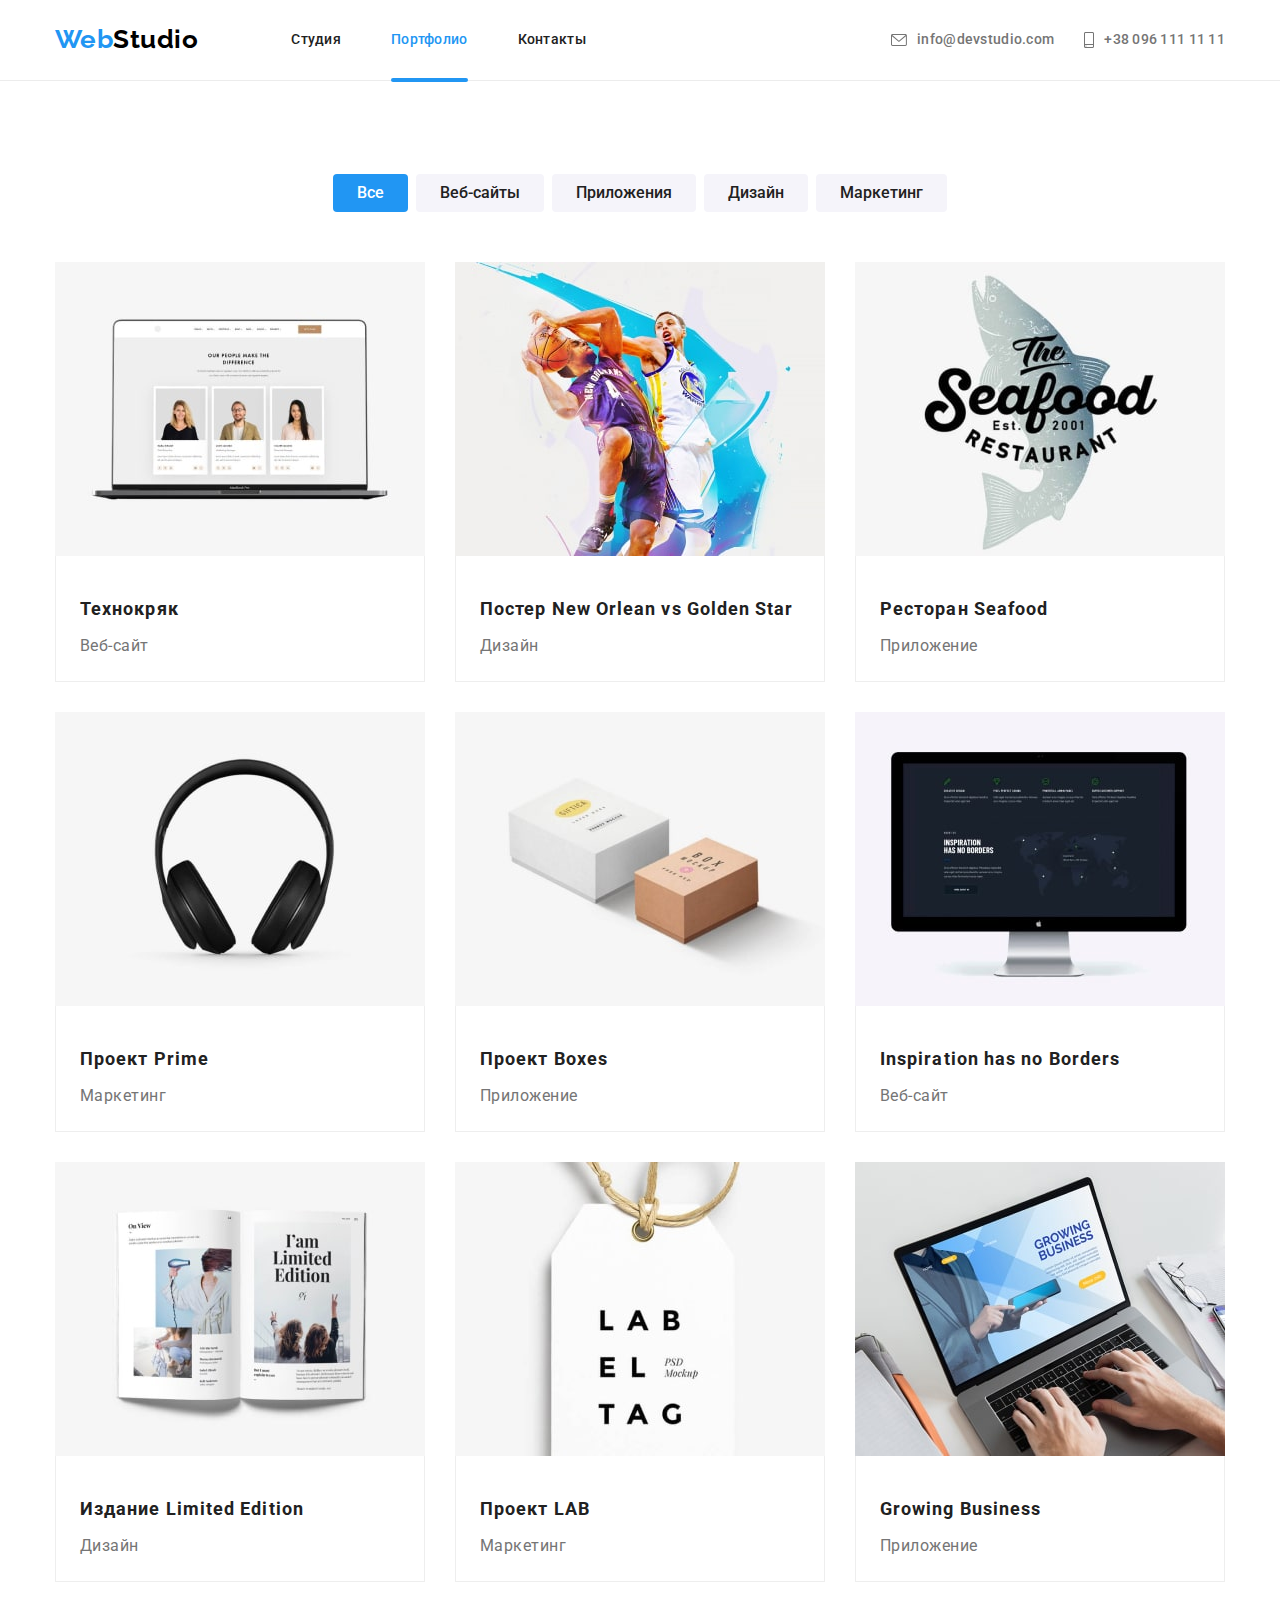
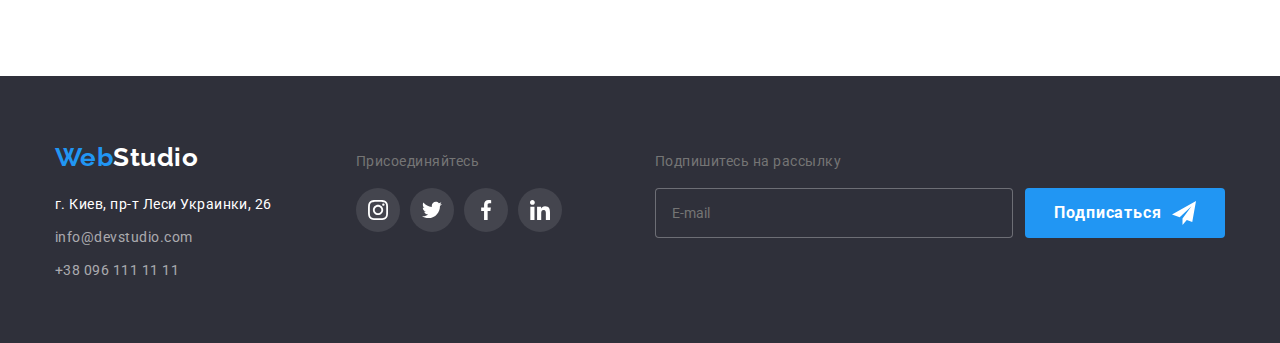
==== commit 3c99e1f7: "200822 1823" ====
--- a/portfolio.html
+++ b/portfolio.html
@@ -11,17 +11,12 @@
       href="https://fonts.googleapis.com/css2?family=Raleway:wght@700&family=Roboto:wght@400;500;700;900&display=swap"
       rel="stylesheet"
     />
-    <!-- <link
-      rel="stylesheet"
-      href="https://cdnjs.cloudflare.com/ajax/libs/modern-normalize/1.1.0/modern-normalize.min.css"
-    /> -->
-    <!-- <link rel="stylesheet" href="./css/styles.css" /> -->
     <link rel="stylesheet" href="./css/main.min.css" />
   </head>
   <body class="page">
     <header class="header">
       <div class="container flex">
-        <nav class="nav__section">
+        <nav class="nav">
           <a class="logo header-logo__indents" href="./" lang="en"
             >Web<span class="header-logo__second-word">Studio</span></a
           >
@@ -39,8 +34,8 @@
             </li>
           </ul>
         </nav>
-        <ul class="contact-list">
-          <li class="contact-item">
+        <ul class="contact__list">
+          <li class="contact__item">
             <a href="mailto:info@devstudio.com" class="contact__link">
               <svg class="contact__link-icon" width="16" height="12">
                 <use href="./img/symbol-defs.svg#icon-envelope"></use>
@@ -48,7 +43,7 @@
               <span class="contact__link-text">info@devstudio.com</span></a
             >
           </li>
-          <li class="contact-item">
+          <li class="contact__item">
             <a href="tel:+380961111111" class="contact__link">
               <svg class="contact__link-icon" width="10" height="16">
                 <use href="./img/symbol-defs.svg#icon-smartphone"></use>
--- a/css/main.min.css
+++ b/css/main.min.css
@@ -1 +1 @@
-ul{list-style:none;margin:0;padding:0}a{text-decoration:none}h1 h2 h3 h4 h5 h6{margin:0}img{display:block;max-width:100%;height:auto}.hidden{position:absolute;white-space:nowrap;width:1px;height:1px;overflow:hidden;border:0;padding:0;clip:rect(0 0 0 0);-webkit-clip-path:inset(50%);clip-path:inset(50%);margin:-1px}/*! modern-normalize v1.1.0 | MIT License | https://github.com/sindresorhus/modern-normalize */*,::before,::after{-webkit-box-sizing:border-box;box-sizing:border-box}html{-moz-tab-size:4;-o-tab-size:4;tab-size:4}html{line-height:1.15;-webkit-text-size-adjust:100%}body{margin:0}body{font-family:system-ui,-apple-system,"Segoe UI",Roboto,Helvetica,Arial,sans-serif,"Apple Color Emoji","Segoe UI Emoji"}hr{height:0;color:inherit}abbr[title]{-webkit-text-decoration:underline dotted;text-decoration:underline dotted}b,strong{font-weight:bolder}code,kbd,samp,pre{font-family:ui-monospace,SFMono-Regular,Consolas,"Liberation Mono",Menlo,monospace;font-size:1em}small{font-size:80%}sub,sup{font-size:75%;line-height:0;position:relative;vertical-align:baseline}sub{bottom:-0.25em}sup{top:-0.5em}table{text-indent:0;border-color:inherit}button,input,optgroup,select,textarea{font-family:inherit;font-size:100%;line-height:1.15;margin:0}button,select{text-transform:none}button,[type=button],[type=reset],[type=submit]{-webkit-appearance:button}::-moz-focus-inner{border-style:none;padding:0}:-moz-focusring{outline:1px dotted ButtonText}:-moz-ui-invalid{box-shadow:none}legend{padding:0}progress{vertical-align:baseline}::-webkit-inner-spin-button,::-webkit-outer-spin-button{height:auto}[type=search]{-webkit-appearance:textfield;outline-offset:-2px}::-webkit-search-decoration{-webkit-appearance:none}::-webkit-file-upload-button{-webkit-appearance:button;font:inherit}summary{display:list-item}:root{--primary-text-color: #757575;--title-text-color: #212121;--accent-color: #2196f3;--main-title-text-color: #ffffff;--background-color: #ffffff;--logo-white-color: #ffffff;--logo-black-color: #000000;--button-text-color: #ffffff;--social-icon-color: #afb1b8;--trans: all 250ms cubic-bezier(0.4, 0, 0.2, 1)}.section{padding:94px 0}.container{width:1200px;padding:0 15px;margin:0 auto}.page{margin:0;background-color:var(--background-color);color:var(--primary-text-color);font-family:Roboto,sans-serif;letter-spacing:.03em;position:relative;padding-top:80px}.section-title{color:var(--title-text-color);text-align:center;font-weight:700;font-size:36px;line-height:1.16;margin-top:0;margin-bottom:50px}.flex{display:-webkit-box;display:-ms-flexbox;display:flex}.logo{color:var(--accent-color);font-family:Raleway,sans-serif;font-weight:700;font-size:26px;line-height:1.19;display:inline-block}.title{color:var(--title-text-color)}.button{width:200px;height:50px;font-weight:700;font-size:16px;line-height:1.88;letter-spacing:.06em;color:var(--button-text-color);background-color:var(--accent-color);cursor:pointer;border:0;border-radius:4px;-webkit-transition:var(--trans);transition:var(--trans)}.button:hover,.button:focus{color:var(--button-text-color);background-color:#188ce8;-webkit-transform:scale(102%);transform:scale(102%);-webkit-box-shadow:0px 4px 4px rgba(0,0,0,.15);box-shadow:0px 4px 4px rgba(0,0,0,.15)}.header{border-bottom:1px solid #ececec;position:fixed;left:0;right:0;top:0;z-index:1;-webkit-box-align:center;-ms-flex-align:center;align-items:center;background-color:#fff}.nav__section{display:-webkit-box;display:-ms-flexbox;display:flex;margin-right:auto}.header-logo__second-word{color:var(--logo-black-color)}.header-logo__indents{padding:24px 0;margin-right:93px}.nav__list{display:-webkit-box;display:-ms-flexbox;display:flex}.nav__item:not(:last-child){margin-right:50px}.nav__link{display:block;padding:32px 0;color:var(--title-text-color);font-weight:500;font-size:14px;line-height:1.14;letter-spacing:.02em;-webkit-transition:var(--trans);transition:var(--trans)}.nav__current{color:var(--accent-color);position:relative}.nav__current::after{content:"";width:100%;height:4px;background:var(--accent-color);border-radius:2px;position:absolute;left:0;bottom:-2px}.nav__link:hover,.nav__link:focus{color:var(--accent-color)}.contact-list{display:-webkit-box;display:-ms-flexbox;display:flex}.contact-item:not(:last-child){margin-right:30px}.contact__link{display:-webkit-box;display:-ms-flexbox;display:flex;-webkit-box-align:center;-ms-flex-align:center;align-items:center;color:var(--primary-text-color);font-weight:500;font-size:14px;line-height:1.14;letter-spacing:.02em;padding:32px 0;-webkit-transition:var(--trans);transition:var(--trans)}.contact__link-icon{margin-right:10px;fill:currentColor}.contact__link-text{display:block;font-size:14px}.contact__link:hover,.contact__link:focus{color:var(--accent-color)}.hero{background-color:#c4c4c4;background-image:-webkit-gradient(linear, left top, left bottom, from(rgba(47, 48, 58, 0.4)), to(rgba(47, 48, 58, 0.4))),url(../img/bg-img.jpg);background-image:linear-gradient(rgba(47, 48, 58, 0.4), rgba(47, 48, 58, 0.4)),url(../img/bg-img.jpg);background:no-repeat,cover,left top,color;margin-left:auto;margin-right:auto;max-width:1600px;height:600px;text-align:center;padding:200px 0}.hero__container{width:696px}.hero__title{color:var(--main-title-text-color);display:inline-block;margin-top:0;margin-bottom:30px;font-weight:900;font-size:44px;line-height:1.36;letter-spacing:.06em;text-transform:uppercase}.feature__list{display:-webkit-box;display:-ms-flexbox;display:flex}.feature__item:not(last-child){margin-right:30px}.feature__bg-img-container{display:-webkit-box;display:-ms-flexbox;display:flex;-webkit-box-pack:center;-ms-flex-pack:center;justify-content:center;-webkit-box-align:center;-ms-flex-align:center;align-items:center;background:#f5f4fa;border-radius:4px;width:270px;height:120px;margin-bottom:30px}.feature__icon{display:block}.feature__title{font-weight:700;font-size:14px;line-height:1.14;text-transform:uppercase;color:var(--title-text-color);margin-bottom:10px}.feature__text{width:270px;font-size:14px;line-height:1.71;display:inline-block;margin:0}.work{padding-top:0;padding-bottom:94px}.work__list{display:-webkit-box;display:-ms-flexbox;display:flex}.work__item{margin-right:30px;position:relative}.work__item:last-child{margin-right:0}.work__label-container{position:absolute;-webkit-box-pack:center;-ms-flex-pack:center;justify-content:center;-webkit-box-align:center;-ms-flex-align:center;align-items:center;bottom:0;display:-webkit-box;display:-ms-flexbox;display:flex;width:370px;height:70px;background-color:rgba(47,48,58,.8)}.work__label-title{color:#fff;margin:0;font-weight:700;font-size:14px;line-height:1.14;text-transform:uppercase}.team__section{background:#f5f4fa}.team__list{display:-webkit-box;display:-ms-flexbox;display:flex}.team__name{text-align:center;font-weight:500;font-size:16px;line-height:1.19;margin-bottom:10px}.team__position{text-align:center;font-size:16px;line-height:1.19;margin-top:0;margin-bottom:16px}.team__card{background-color:var(--background-color);margin-right:30px;-webkit-box-shadow:0px 1px 3px rgba(0,0,0,.12),0px 1px 1px rgba(0,0,0,.14),0px 2px 1px rgba(0,0,0,.2);box-shadow:0px 1px 3px rgba(0,0,0,.12),0px 1px 1px rgba(0,0,0,.14),0px 2px 1px rgba(0,0,0,.2)}.team__card:last-child{margin-right:0}.card__sighn{padding:30px 32px}.team-social__list{width:206px;height:44px;display:-webkit-box;display:-ms-flexbox;display:flex}.team-social__item:not(:last-child){margin-right:10px}.team-social__link{display:-webkit-box;display:-ms-flexbox;display:flex;-webkit-box-pack:center;-ms-flex-pack:center;justify-content:center;-webkit-box-align:center;-ms-flex-align:center;align-items:center;background-color:var(--background-color);color:var(--social-icon-color);width:44px;height:44px;border-radius:50%;-webkit-transition:var(--trans);transition:var(--trans)}.team-social-icon{width:20px;height:20px;fill:currentColor}.team-social__link:hover,.team-social__link:focus{background-color:var(--accent-color);color:var(--button-text-color)}.clients__list{display:-webkit-box;display:-ms-flexbox;display:flex}.client__item:not(:last-child){margin-right:30px}.client__link{width:170px;height:92px;display:-webkit-box;display:-ms-flexbox;display:flex;-webkit-box-pack:center;-ms-flex-pack:center;justify-content:center;-webkit-box-align:center;-ms-flex-align:center;align-items:center;border:var(--social-icon-color) solid 1px;border-radius:4px;color:var(--social-icon-color);-webkit-transition:var(--trans);transition:var(--trans)}.client__icon{fill:currentColor}.client__link:hover,.client__link:focus{border:var(--accent-color) solid 1px;color:var(--accent-color);-webkit-transform:scale(105%);transform:scale(105%)}.client__icon:hover,.client__icon:focus{fill:currentColor}.filter-list{display:-webkit-box;display:-ms-flexbox;display:flex;-webkit-box-pack:center;-ms-flex-pack:center;justify-content:center;margin-bottom:50px}.filter-item:not(:last-child){margin-right:8px}.filter__button{color:var(--title-text-color);background-color:#f5f4fa;cursor:pointer;font-family:inherit;font-weight:500;font-size:16px;line-height:1.62;padding:6px 24px;border:0;border-radius:4px;-webkit-transition:var(--trans);transition:var(--trans)}.filter__button:hover,.filter__button:focus{color:var(--button-text-color);background-color:var(--accent-color);-webkit-transform:scale(105%);transform:scale(105%);-webkit-box-shadow:0px 3px 1px rgba(0,0,0,.1),0px 1px 2px rgba(0,0,0,.08),0px 2px 2px rgba(0,0,0,.12);box-shadow:0px 3px 1px rgba(0,0,0,.1),0px 1px 2px rgba(0,0,0,.08),0px 2px 2px rgba(0,0,0,.12)}.filter__button-general{color:var(--button-text-color);background-color:var(--accent-color)}.galery__list{display:-webkit-box;display:-ms-flexbox;display:flex;-ms-flex-wrap:wrap;flex-wrap:wrap}.galery__item{width:370px;margin-top:30px;margin-right:30px}.galery__link{display:block;color:inherit;-webkit-transition:var(--trans);transition:var(--trans)}.galery__link:hover,.galery__link:focus{-webkit-box-shadow:0px 1px 1px rgba(0,0,0,.12),0px 4px 4px rgba(0,0,0,.06),1px 4px 6px rgba(0,0,0,.16);box-shadow:0px 1px 1px rgba(0,0,0,.12),0px 4px 4px rgba(0,0,0,.06),1px 4px 6px rgba(0,0,0,.16)}.galery__list .galery__item:nth-child(3n){margin-right:0}.galery__list .galery__item:nth-child(-n+3){margin-top:0}.galery__box{position:relative;overflow:hidden}.galery__overlay{background-color:rgba(33,150,243,.9);width:100%;height:100%;display:-webkit-box;display:-ms-flexbox;display:flex;-webkit-box-align:center;-ms-flex-align:center;align-items:center;-webkit-box-pack:center;-ms-flex-pack:center;justify-content:center;position:absolute;left:0;top:0;-webkit-transform:translateY(101%);transform:translateY(101%);-webkit-transition:var(--trans);transition:var(--trans)}.galery__link:hover .galery__overlay,.galery__link:focus .galery__overlay{-webkit-transform:translateY(0);transform:translateY(0)}.galery__overlay-text{color:var(--button-text-color);font-size:18px;line-height:1.56;width:322px;height:168px;margin:0}.galery__sighn-box{background-color:#fff;padding:20px 24px;border:1px solid #eee;border-top:0;position:relative}.galery__sighn-title{font-weight:700;font-size:18px;line-height:2;letter-spacing:.06em;margin-bottom:4px}.galery__sighn-type{font-size:16px;line-height:1.88;margin-top:0;margin-bottom:0}.footer{background-color:#2f303a;font-size:14px;line-height:1.71;padding-top:60px;padding-bottom:60px}.footer__container{display:-webkit-box;display:-ms-flexbox;display:flex;-webkit-box-align:baseline;-ms-flex-align:baseline;align-items:baseline}.footer-address__container{width:231px;margin-right:70px}.footer-logo__indents{margin-bottom:20px}.footer-logo__second-word{color:var(--logo-white-color)}.footer-address{font-style:normal}.footer-address__list{display:-webkit-box;display:-ms-flexbox;display:flex;-webkit-box-orient:vertical;-webkit-box-direction:normal;-ms-flex-direction:column;flex-direction:column;width:231px}.footer-address__item:not(:last-child){margin-bottom:9px}.footer__address-link{color:#fff}.footer-contact-link{color:rgba(255,255,255,.6)}.footer__address-link{-webkit-transition:var(--trans);transition:var(--trans)}.footer__address-link:hover,.footer__address-link:focus{color:var(--accent-color)}.footer-social__container{margin-right:auto}.footer-title__text{display:block;margin:0 0 20px 0;font-weight:700;font-size:14px;line-height:1.14;letter-spacing:.03em;text-transform:uppercase;color:var(--main-title-text-color)}.footer-social__list{width:206px;height:44px;margin-left:auto;margin-right:auto;display:-webkit-box;display:-ms-flexbox;display:flex}.footer-social__item:not(:last-child){margin-right:10px}.footer-social__link{display:-webkit-box;display:-ms-flexbox;display:flex;-webkit-box-pack:center;-ms-flex-pack:center;justify-content:center;-webkit-box-align:center;-ms-flex-align:center;align-items:center;background-color:rgba(255,255,255,.1);color:var(--button-text-color);width:44px;height:44px;cursor:pointer;border-radius:50%;-webkit-transition:var(--trans);transition:var(--trans)}.footer-social__icon{width:20px;height:20px;fill:currentColor}.footer-social__link:hover,.footer-social__link:focus{background-color:var(--accent-color)}.footer-form__container{width:570px;height:86px}.footer-form{display:-webkit-box;display:-ms-flexbox;display:flex}.footer-form__input{width:358px;height:50px;padding:0 16px;margin-right:12px;background:#2f303a;color:var(--button-text-color);outline:none;border:1px solid rgba(255,255,255,.3);border-radius:4px;-webkit-transition:var(--trans);transition:var(--trans)}.footer-form__input:focus{border:1px solid var(--accent-color)}.footer-form__button{display:-webkit-box;display:-ms-flexbox;display:flex;-webkit-box-align:center;-ms-flex-align:center;align-items:center;-webkit-box-pack:center;-ms-flex-pack:center;justify-content:center}.footer-form__button-icon{margin-left:10px}.backdrop{position:fixed;top:0;left:0;width:100%;height:100%;z-index:1;-webkit-transition:var(--trans);transition:var(--trans);background-color:rgba(0,0,0,.2)}.backdrop.is-hidden{opacity:0;visibility:0;pointer-events:none}.backdrop.is-hidden .modal{-webkit-transform:translate(-50%, -70%) scale(0);transform:translate(-50%, -70%) scale(0)}.modal{position:absolute;top:50%;left:50%;-webkit-transform:translate(-50%, -50%) scale(1);transform:translate(-50%, -50%) scale(1);-webkit-transition:var(--trans);transition:var(--trans);padding:40px;width:528px;height:581px;background-color:var(--background-color);-webkit-box-shadow:0px 1px 3px rgba(0,0,0,.12),0px 1px 1px rgba(0,0,0,.14),0px 2px 1px rgba(0,0,0,.2);box-shadow:0px 1px 3px rgba(0,0,0,.12),0px 1px 1px rgba(0,0,0,.14),0px 2px 1px rgba(0,0,0,.2);border-radius:4px}.modal__close-button{position:absolute;top:8px;right:8px;display:-webkit-box;display:-ms-flexbox;display:flex;-webkit-box-pack:center;-ms-flex-pack:center;justify-content:center;-webkit-box-align:center;-ms-flex-align:center;align-items:center;padding:0;margin:0;width:30px;height:30px;border-radius:50%;border:1px solid rgba(0,0,0,.1);background-color:var(--background-color)}.modal-icon{width:18px;height:18px;-webkit-transition:var(--trans);transition:var(--trans)}.modal__close-button:hover .modal-icon,.modal__close-button:focus .modal-icon{fill:var(--accent-color)}.form-container{display:-webkit-box;display:-ms-flexbox;display:flex;-webkit-box-orient:vertical;-webkit-box-direction:normal;-ms-flex-direction:column;flex-direction:column}.data-item{margin-bottom:10px;width:100%}.textarea-item{margin-bottom:20px}.form-title{margin:0 0 12px 0;text-align:center;font-weight:700;font-size:20px;line-height:1.15;color:#212121}.label-title{display:block;margin:0 0 4px 0;font-size:12px;line-height:1.17;letter-spacing:.01em}.input-wrap{position:relative}.form-input{padding:0 12px 0 42px;width:100%;height:40px;font-size:12px;color:var(--title-text-color);border:1px solid rgba(33,33,33,.2);border-radius:4px;-webkit-transition:var(--trans);transition:var(--trans)}.form-input::-webkit-input-placeholder{font-size:12px;line-height:1.17;letter-spacing:.01em;color:rgba(117,117,117,.5)}.form-input::-moz-placeholder{font-size:12px;line-height:1.17;letter-spacing:.01em;color:rgba(117,117,117,.5)}.form-input:-ms-input-placeholder{font-size:12px;line-height:1.17;letter-spacing:.01em;color:rgba(117,117,117,.5)}.form-input::-ms-input-placeholder{font-size:12px;line-height:1.17;letter-spacing:.01em;color:rgba(117,117,117,.5)}.form-input::placeholder{font-size:12px;line-height:1.17;letter-spacing:.01em;color:rgba(117,117,117,.5)}.form-input:not(:focus):not(:-moz-placeholder-shown):valid{background-color:rgba(0,255,0,.1)}.form-input:not(:focus):not(:-ms-input-placeholder):valid{background-color:rgba(0,255,0,.1)}.form-input:not(:focus):not(:placeholder-shown):valid{background-color:rgba(0,255,0,.1)}.form-input:not(:focus):not(:-moz-placeholder-shown):invalid{background-color:rgba(255,0,0,.1)}.form-input:not(:focus):not(:-ms-input-placeholder):invalid{background-color:rgba(255,0,0,.1)}.form-input:not(:focus):not(:placeholder-shown):invalid{background-color:rgba(255,0,0,.1)}.input-icon{position:absolute;top:50%;left:12px;-webkit-transform:translateY(-50%);transform:translateY(-50%);fill:var(--title-text-color);-webkit-transition:var(--trans);transition:var(--trans)}.form-input:focus{border-color:var(--accent-color);outline:none}.form-input:focus+.input-icon{fill:var(--accent-color)}.form-coment{width:100%;height:120px;padding:12px 16px;color:var(--title-text-color);font-size:12px;border:1px solid rgba(33,33,33,.2);border-radius:4px;resize:none;-webkit-transition:var(--trans);transition:var(--trans)}.form-coment::-webkit-input-placeholder{font-size:12px;line-height:1.17;letter-spacing:.01em;color:rgba(117,117,117,.5)}.form-coment::-moz-placeholder{font-size:12px;line-height:1.17;letter-spacing:.01em;color:rgba(117,117,117,.5)}.form-coment:-ms-input-placeholder{font-size:12px;line-height:1.17;letter-spacing:.01em;color:rgba(117,117,117,.5)}.form-coment::-ms-input-placeholder{font-size:12px;line-height:1.17;letter-spacing:.01em;color:rgba(117,117,117,.5)}.form-coment::placeholder{font-size:12px;line-height:1.17;letter-spacing:.01em;color:rgba(117,117,117,.5)}.form-coment:focus{border-color:var(--accent-color);outline:none}.checkbox-container{display:-webkit-box;display:-ms-flexbox;display:flex;-webkit-box-pack:center;-ms-flex-pack:center;justify-content:center;margin-bottom:30px;font-size:14px;line-height:1.71}.check-label{display:-webkit-box;display:-ms-flexbox;display:flex;-webkit-box-align:center;-ms-flex-align:center;align-items:center}.check-quad{display:-webkit-box;display:-ms-flexbox;display:flex;-webkit-box-align:center;-ms-flex-align:center;align-items:center;-webkit-box-pack:center;-ms-flex-pack:center;justify-content:center;width:16px;height:15px;border:2px solid var(--title-text-color);border-radius:2px;margin-right:7px;-webkit-transition:var(--trans);transition:var(--trans)}.check-icon{fill:var(--button-text-color)}.checkbox:checked+.check-label .check-quad{background-color:var(--accent-color);border-color:rgba(0,0,0,0)}.checkbox:focus+.check-label .check-quad{border:2px solid var(--accent-color)}.check-link{position:relative;color:var(--accent-color);margin-left:5px}.check-link.link::after{position:absolute;left:0;bottom:5px;content:"";width:100%;height:1px;background:var(--accent-color)}.button-send{margin:0 auto;-webkit-box-shadow:0px 4px 4px rgba(0,0,0,.15);box-shadow:0px 4px 4px rgba(0,0,0,.15)}/*# sourceMappingURL=main.min.css.map */+ul{list-style:none;margin:0;padding:0}a{text-decoration:none}h1 h2 h3 h4 h5 h6{margin:0}img{display:block;max-width:100%;height:auto}.hidden{position:absolute;white-space:nowrap;width:1px;height:1px;overflow:hidden;border:0;padding:0;clip:rect(0 0 0 0);-webkit-clip-path:inset(50%);clip-path:inset(50%);margin:-1px}/*! modern-normalize v1.1.0 | MIT License | https://github.com/sindresorhus/modern-normalize */*,::before,::after{-webkit-box-sizing:border-box;box-sizing:border-box}html{-moz-tab-size:4;-o-tab-size:4;tab-size:4}html{line-height:1.15;-webkit-text-size-adjust:100%}body{margin:0}body{font-family:system-ui,-apple-system,"Segoe UI",Roboto,Helvetica,Arial,sans-serif,"Apple Color Emoji","Segoe UI Emoji"}hr{height:0;color:inherit}abbr[title]{-webkit-text-decoration:underline dotted;text-decoration:underline dotted}b,strong{font-weight:bolder}code,kbd,samp,pre{font-family:ui-monospace,SFMono-Regular,Consolas,"Liberation Mono",Menlo,monospace;font-size:1em}small{font-size:80%}sub,sup{font-size:75%;line-height:0;position:relative;vertical-align:baseline}sub{bottom:-0.25em}sup{top:-0.5em}table{text-indent:0;border-color:inherit}button,input,optgroup,select,textarea{font-family:inherit;font-size:100%;line-height:1.15;margin:0}button,select{text-transform:none}button,[type=button],[type=reset],[type=submit]{-webkit-appearance:button}::-moz-focus-inner{border-style:none;padding:0}:-moz-focusring{outline:1px dotted ButtonText}:-moz-ui-invalid{box-shadow:none}legend{padding:0}progress{vertical-align:baseline}::-webkit-inner-spin-button,::-webkit-outer-spin-button{height:auto}[type=search]{-webkit-appearance:textfield;outline-offset:-2px}::-webkit-search-decoration{-webkit-appearance:none}::-webkit-file-upload-button{-webkit-appearance:button;font:inherit}summary{display:list-item}:root{--primary-text-color: #757575;--title-text-color: #212121;--accent-color: #2196f3;--main-title-text-color: #ffffff;--background-color: #ffffff;--logo-white-color: #ffffff;--logo-black-color: #000000;--button-text-color: #ffffff;--social-icon-color: #afb1b8;--trans: all 250ms cubic-bezier(0.4, 0, 0.2, 1)}.page{margin:0;background-color:var(--background-color);color:var(--primary-text-color);font-family:Roboto,sans-serif;letter-spacing:.03em;position:relative;padding-top:80px}.container{width:1200px;padding:0 15px;margin:0 auto}.logo{color:var(--accent-color);font-family:Raleway,sans-serif;font-weight:700;font-size:26px;line-height:1.19;display:inline-block}.button{width:200px;height:50px;font-weight:700;font-size:16px;line-height:1.88;letter-spacing:.06em;color:var(--button-text-color);background-color:var(--accent-color);cursor:pointer;border:0;border-radius:4px;-webkit-transition:var(--trans);transition:var(--trans)}.button:hover,.button:focus{color:var(--button-text-color);background-color:#188ce8;-webkit-transform:scale(102%);transform:scale(102%);-webkit-box-shadow:0px 4px 4px rgba(0,0,0,.15);box-shadow:0px 4px 4px rgba(0,0,0,.15)}.section-title{color:var(--title-text-color);text-align:center;font-weight:700;font-size:36px;line-height:1.16;margin-top:0;margin-bottom:50px}.section{padding:94px 0}.flex{display:-webkit-box;display:-ms-flexbox;display:flex}.title{color:var(--title-text-color)}.header{border-bottom:1px solid #ececec;position:fixed;left:0;right:0;top:0;z-index:1;-webkit-box-align:center;-ms-flex-align:center;align-items:center;background-color:#fff}.header-logo__second-word{color:var(--logo-black-color)}.header-logo__indents{padding:24px 0;margin-right:93px}.nav{display:-webkit-box;display:-ms-flexbox;display:flex;margin-right:auto}.nav__list{display:-webkit-box;display:-ms-flexbox;display:flex}.nav__item:not(:last-child){margin-right:50px}.nav__link{display:block;padding:32px 0;color:var(--title-text-color);font-weight:500;font-size:14px;line-height:1.14;letter-spacing:.02em;-webkit-transition:var(--trans);transition:var(--trans)}.nav__link:hover,.nav__link:focus{color:var(--accent-color)}.nav__current{color:var(--accent-color);position:relative}.nav__current::after{content:"";width:100%;height:4px;background:var(--accent-color);border-radius:2px;position:absolute;left:0;bottom:-2px}.contact__list{display:-webkit-box;display:-ms-flexbox;display:flex}.contact__item:not(:last-child){margin-right:30px}.contact__link{display:-webkit-box;display:-ms-flexbox;display:flex;-webkit-box-align:center;-ms-flex-align:center;align-items:center;color:var(--primary-text-color);font-weight:500;font-size:14px;line-height:1.14;letter-spacing:.02em;padding:32px 0;-webkit-transition:var(--trans);transition:var(--trans)}.contact__link:hover,.contact__link:focus{color:var(--accent-color)}.contact__link-icon{margin-right:10px;fill:currentColor}.contact__link-text{display:block;font-size:14px}.hero{background-color:#c4c4c4;background-image:-webkit-gradient(linear, left top, left bottom, from(rgba(47, 48, 58, 0.4)), to(rgba(47, 48, 58, 0.4))),url(../img/bg-img.jpg);background-image:linear-gradient(rgba(47, 48, 58, 0.4), rgba(47, 48, 58, 0.4)),url(../img/bg-img.jpg);background:no-repeat,cover,left top,color;margin-left:auto;margin-right:auto;max-width:1600px;height:600px;text-align:center;padding:200px 0}.hero__container{width:696px}.hero__title{color:var(--main-title-text-color);display:inline-block;margin-top:0;margin-bottom:30px;font-weight:900;font-size:44px;line-height:1.36;letter-spacing:.06em;text-transform:uppercase}.feature__list{display:-webkit-box;display:-ms-flexbox;display:flex}.feature__item:not(last-child){margin-right:30px}.feature__bg-img-container{display:-webkit-box;display:-ms-flexbox;display:flex;-webkit-box-pack:center;-ms-flex-pack:center;justify-content:center;-webkit-box-align:center;-ms-flex-align:center;align-items:center;background:#f5f4fa;border-radius:4px;width:270px;height:120px;margin-bottom:30px}.feature__icon{display:block}.feature__title{font-weight:700;font-size:14px;line-height:1.14;text-transform:uppercase;color:var(--title-text-color);margin-bottom:10px}.feature__text{width:270px;font-size:14px;line-height:1.71;display:inline-block;margin:0}.work{padding-top:0;padding-bottom:94px}.work .work__list{display:-webkit-box;display:-ms-flexbox;display:flex}.work__item{margin-right:30px;position:relative}.work__item:last-child{margin-right:0}.work__label-container{position:absolute;-webkit-box-pack:center;-ms-flex-pack:center;justify-content:center;-webkit-box-align:center;-ms-flex-align:center;align-items:center;bottom:0;display:-webkit-box;display:-ms-flexbox;display:flex;width:370px;height:70px;background-color:rgba(47,48,58,.8)}.work__label-title{color:#fff;margin:0;font-weight:700;font-size:14px;line-height:1.14;text-transform:uppercase}.team__section{background:#f5f4fa}.team__list{display:-webkit-box;display:-ms-flexbox;display:flex}.team__name{text-align:center;font-weight:500;font-size:16px;line-height:1.19;margin-bottom:10px}.team__position{text-align:center;font-size:16px;line-height:1.19;margin-top:0;margin-bottom:16px}.team__card{background-color:var(--background-color);margin-right:30px;-webkit-box-shadow:0px 1px 3px rgba(0,0,0,.12),0px 1px 1px rgba(0,0,0,.14),0px 2px 1px rgba(0,0,0,.2);box-shadow:0px 1px 3px rgba(0,0,0,.12),0px 1px 1px rgba(0,0,0,.14),0px 2px 1px rgba(0,0,0,.2)}.team__card:last-child{margin-right:0}.team__card-sighn{padding:30px 32px}.team-social__list{width:206px;height:44px;display:-webkit-box;display:-ms-flexbox;display:flex}.team-social__item:not(:last-child){margin-right:10px}.team-social__link{display:-webkit-box;display:-ms-flexbox;display:flex;-webkit-box-pack:center;-ms-flex-pack:center;justify-content:center;-webkit-box-align:center;-ms-flex-align:center;align-items:center;background-color:var(--background-color);color:var(--social-icon-color);width:44px;height:44px;border-radius:50%;-webkit-transition:var(--trans);transition:var(--trans)}.team-social__link:hover,.team-social__link:focus{background-color:var(--accent-color);color:var(--button-text-color)}.team-social__icon{width:20px;height:20px;fill:currentColor}.client__list{display:-webkit-box;display:-ms-flexbox;display:flex}.client__item:not(:last-child){margin-right:30px}.client__link{width:170px;height:92px;display:-webkit-box;display:-ms-flexbox;display:flex;-webkit-box-pack:center;-ms-flex-pack:center;justify-content:center;-webkit-box-align:center;-ms-flex-align:center;align-items:center;border:var(--social-icon-color) solid 1px;border-radius:4px;color:var(--social-icon-color);-webkit-transition:var(--trans);transition:var(--trans)}.client__link:hover,.client__link:focus{border:var(--accent-color) solid 1px;color:var(--accent-color);-webkit-transform:scale(105%);transform:scale(105%)}.client__icon{fill:currentColor}.client__icon:hover,.client__icon:focus{fill:currentColor}.filter-list{display:-webkit-box;display:-ms-flexbox;display:flex;-webkit-box-pack:center;-ms-flex-pack:center;justify-content:center;margin-bottom:50px}.filter-item:not(:last-child){margin-right:8px}.filter__button{color:var(--title-text-color);background-color:#f5f4fa;cursor:pointer;font-weight:500;font-size:16px;line-height:1.62;padding:6px 24px;border:0;border-radius:4px;-webkit-transition:var(--trans);transition:var(--trans)}.filter__button:hover,.filter__button:focus{color:var(--button-text-color);background-color:var(--accent-color);-webkit-transform:scale(105%);transform:scale(105%);-webkit-box-shadow:0px 3px 1px rgba(0,0,0,.1),0px 1px 2px rgba(0,0,0,.08),0px 2px 2px rgba(0,0,0,.12);box-shadow:0px 3px 1px rgba(0,0,0,.1),0px 1px 2px rgba(0,0,0,.08),0px 2px 2px rgba(0,0,0,.12)}.filter__button-general{color:var(--button-text-color);background-color:var(--accent-color)}.galery__list{display:-webkit-box;display:-ms-flexbox;display:flex;-ms-flex-wrap:wrap;flex-wrap:wrap}.galery__list .galery__item:nth-child(3n){margin-right:0}.galery__list .galery__item:nth-child(-n+3){margin-top:0}.galery__item{width:370px;margin-top:30px;margin-right:30px}.galery__link{display:block;color:inherit;-webkit-transition:var(--trans);transition:var(--trans)}.galery__link:hover,.galery__link:focus{-webkit-box-shadow:0px 1px 1px rgba(0,0,0,.12),0px 4px 4px rgba(0,0,0,.06),1px 4px 6px rgba(0,0,0,.16);box-shadow:0px 1px 1px rgba(0,0,0,.12),0px 4px 4px rgba(0,0,0,.06),1px 4px 6px rgba(0,0,0,.16)}.galery__link:hover .galery__overlay,.galery__link:focus .galery__overlay{-webkit-transform:translateY(0);transform:translateY(0)}.galery__box{position:relative;overflow:hidden}.galery__overlay{background-color:rgba(33,150,243,.9);width:100%;height:100%;display:-webkit-box;display:-ms-flexbox;display:flex;-webkit-box-align:center;-ms-flex-align:center;align-items:center;-webkit-box-pack:center;-ms-flex-pack:center;justify-content:center;position:absolute;left:0;top:0;-webkit-transform:translateY(101%);transform:translateY(101%);-webkit-transition:var(--trans);transition:var(--trans)}.galery__overlay-text{color:var(--button-text-color);font-size:18px;line-height:1.56;width:322px;height:168px;margin:0}.galery__sighn-box{background-color:#fff;padding:20px 24px;border:1px solid #eee;border-top:0;position:relative}.galery__sighn-title{font-weight:700;font-size:18px;line-height:2;letter-spacing:.06em;margin-bottom:4px}.galery__sighn-type{font-size:16px;line-height:1.88;margin-top:0;margin-bottom:0}.footer{background-color:#2f303a;font-size:14px;line-height:1.71;padding-top:60px;padding-bottom:60px}.footer .footer__container{display:-webkit-box;display:-ms-flexbox;display:flex;-webkit-box-align:baseline;-ms-flex-align:baseline;align-items:baseline}.footer-address__container{width:231px;margin-right:70px}.footer-logo__indents{margin-bottom:20px}.footer-logo__second-word{color:var(--logo-white-color)}.footer-address{font-style:normal}.footer-address__item:not(:last-child){margin-bottom:9px}.footer-address__list{display:-webkit-box;display:-ms-flexbox;display:flex;-webkit-box-orient:vertical;-webkit-box-direction:normal;-ms-flex-direction:column;flex-direction:column;width:231px}.footer__address-link{color:#fff}.footer-contact-link{color:rgba(255,255,255,.6)}.footer__address-link{-webkit-transition:var(--trans);transition:var(--trans)}.footer__address-link:hover,.footer__address-link:focus{color:var(--accent-color)}.footer-social__container{margin-right:auto}.footer-social__title-text{display:block;margin:0 0 20px 0;font-weight:700;font-size:14px;line-height:1.14;letter-spacing:.03em;text-transform:uppercase;color:var(--main-title-text-color)}.footer-social__list{width:206px;height:44px;margin-left:auto;margin-right:auto;display:-webkit-box;display:-ms-flexbox;display:flex}.footer-social__item:not(:last-child){margin-right:10px}.footer-social__link{display:-webkit-box;display:-ms-flexbox;display:flex;-webkit-box-pack:center;-ms-flex-pack:center;justify-content:center;-webkit-box-align:center;-ms-flex-align:center;align-items:center;background-color:rgba(255,255,255,.1);color:var(--button-text-color);width:44px;height:44px;cursor:pointer;border-radius:50%;-webkit-transition:var(--trans);transition:var(--trans)}.footer-social__link:hover,.footer-social__link:focus{background-color:var(--accent-color)}.footer-social__icon{width:20px;height:20px;fill:currentColor}.footer-form{display:-webkit-box;display:-ms-flexbox;display:flex}.footer-form__container{width:570px;height:86px}.footer-form__input{width:358px;height:50px;padding:0 16px;margin-right:12px;background:#2f303a;color:var(--button-text-color);outline:none;border:1px solid rgba(255,255,255,.3);border-radius:4px;-webkit-transition:var(--trans);transition:var(--trans)}.footer-form__input:focus{border:1px solid var(--accent-color)}.footer-form__button{display:-webkit-box;display:-ms-flexbox;display:flex;-webkit-box-align:center;-ms-flex-align:center;align-items:center;-webkit-box-pack:center;-ms-flex-pack:center;justify-content:center}.footer-form__button-icon{margin-left:10px}.backdrop{position:fixed;top:0;left:0;width:100%;height:100%;z-index:1;-webkit-transition:var(--trans);transition:var(--trans);background-color:rgba(0,0,0,.2)}.backdrop.is-hidden{opacity:0;visibility:0;pointer-events:none}.backdrop.is-hidden .modal{-webkit-transform:translate(-50%, -70%) scale(0);transform:translate(-50%, -70%) scale(0)}.modal{position:absolute;top:50%;left:50%;-webkit-transform:translate(-50%, -50%) scale(1);transform:translate(-50%, -50%) scale(1);-webkit-transition:var(--trans);transition:var(--trans);padding:40px;width:528px;height:581px;background-color:var(--background-color);-webkit-box-shadow:0px 1px 3px rgba(0,0,0,.12),0px 1px 1px rgba(0,0,0,.14),0px 2px 1px rgba(0,0,0,.2);box-shadow:0px 1px 3px rgba(0,0,0,.12),0px 1px 1px rgba(0,0,0,.14),0px 2px 1px rgba(0,0,0,.2);border-radius:4px}.modal__close-button{position:absolute;top:8px;right:8px;display:-webkit-box;display:-ms-flexbox;display:flex;-webkit-box-pack:center;-ms-flex-pack:center;justify-content:center;-webkit-box-align:center;-ms-flex-align:center;align-items:center;padding:0;margin:0;width:30px;height:30px;border-radius:50%;border:1px solid rgba(0,0,0,.1);background-color:var(--background-color)}.modal__close-button:hover .modal__icon,.modal__close-button:focus .modal__icon{fill:var(--accent-color)}.modal__icon{width:18px;height:18px;-webkit-transition:var(--trans);transition:var(--trans)}.form__title{margin:0 0 12px 0;text-align:center;font-weight:700;font-size:20px;line-height:1.15;color:#212121}.form{display:-webkit-box;display:-ms-flexbox;display:flex;-webkit-box-orient:vertical;-webkit-box-direction:normal;-ms-flex-direction:column;flex-direction:column}.form__item{margin-bottom:10px;width:100%}.form__textarea-item{margin-bottom:20px}.form__label-title{display:block;margin:0 0 4px 0;font-size:12px;line-height:1.17;letter-spacing:.01em}.form__input-wrap{position:relative}.form__input{padding:0 12px 0 42px;width:100%;height:40px;font-size:12px;color:var(--title-text-color);border:1px solid rgba(33,33,33,.2);border-radius:4px;-webkit-transition:var(--trans);transition:var(--trans)}.form__input::-webkit-input-placeholder{font-size:12px;line-height:1.17;letter-spacing:.01em;color:rgba(117,117,117,.5)}.form__input::-moz-placeholder{font-size:12px;line-height:1.17;letter-spacing:.01em;color:rgba(117,117,117,.5)}.form__input:-ms-input-placeholder{font-size:12px;line-height:1.17;letter-spacing:.01em;color:rgba(117,117,117,.5)}.form__input::-ms-input-placeholder{font-size:12px;line-height:1.17;letter-spacing:.01em;color:rgba(117,117,117,.5)}.form__input::placeholder{font-size:12px;line-height:1.17;letter-spacing:.01em;color:rgba(117,117,117,.5)}.form__input:not(:focus):not(:-moz-placeholder-shown):valid{background-color:rgba(0,255,0,.1)}.form__input:not(:focus):not(:-ms-input-placeholder):valid{background-color:rgba(0,255,0,.1)}.form__input:not(:focus):not(:placeholder-shown):valid{background-color:rgba(0,255,0,.1)}.form__input:not(:focus):not(:-moz-placeholder-shown):invalid{background-color:rgba(255,0,0,.1)}.form__input:not(:focus):not(:-ms-input-placeholder):invalid{background-color:rgba(255,0,0,.1)}.form__input:not(:focus):not(:placeholder-shown):invalid{background-color:rgba(255,0,0,.1)}.form__input:focus{border-color:var(--accent-color);outline:none}.form__input:focus+.form__input-icon{fill:var(--accent-color)}.form__input-icon{position:absolute;top:50%;left:12px;-webkit-transform:translateY(-50%);transform:translateY(-50%);fill:var(--title-text-color);-webkit-transition:var(--trans);transition:var(--trans)}.form__coment{width:100%;height:120px;padding:12px 16px;color:var(--title-text-color);font-size:12px;border:1px solid rgba(33,33,33,.2);border-radius:4px;resize:none;-webkit-transition:var(--trans);transition:var(--trans)}.form__coment::-webkit-input-placeholder{font-size:12px;line-height:1.17;letter-spacing:.01em;color:rgba(117,117,117,.5)}.form__coment::-moz-placeholder{font-size:12px;line-height:1.17;letter-spacing:.01em;color:rgba(117,117,117,.5)}.form__coment:-ms-input-placeholder{font-size:12px;line-height:1.17;letter-spacing:.01em;color:rgba(117,117,117,.5)}.form__coment::-ms-input-placeholder{font-size:12px;line-height:1.17;letter-spacing:.01em;color:rgba(117,117,117,.5)}.form__coment::placeholder{font-size:12px;line-height:1.17;letter-spacing:.01em;color:rgba(117,117,117,.5)}.form__coment:focus{border-color:var(--accent-color);outline:none}.form__checkbox{display:-webkit-box;display:-ms-flexbox;display:flex;-webkit-box-pack:center;-ms-flex-pack:center;justify-content:center;margin-bottom:30px;font-size:14px;line-height:1.71}.form__checkbox-label{display:-webkit-box;display:-ms-flexbox;display:flex;-webkit-box-align:center;-ms-flex-align:center;align-items:center}.form__checkbox-quad{display:-webkit-box;display:-ms-flexbox;display:flex;-webkit-box-align:center;-ms-flex-align:center;align-items:center;-webkit-box-pack:center;-ms-flex-pack:center;justify-content:center;width:16px;height:15px;border:2px solid var(--title-text-color);border-radius:2px;margin-right:7px;-webkit-transition:var(--trans);transition:var(--trans)}.form__checkbox-icon{fill:var(--button-text-color)}.form__checkbox:checked+.form__checkbox-label .form__checkbox-quad{background-color:var(--accent-color);border-color:rgba(0,0,0,0)}.form__checkbox:focus+.form__checkbox-label .form__checkbox-quad{border:2px solid var(--accent-color)}.form__checkbox-link{position:relative;color:var(--accent-color);margin-left:5px;border-bottom:1px solid var(--accent-color);line-height:.89}.form__button-send{margin:0 auto;-webkit-box-shadow:0px 4px 4px rgba(0,0,0,.15);box-shadow:0px 4px 4px rgba(0,0,0,.15)}/*# sourceMappingURL=main.min.css.map */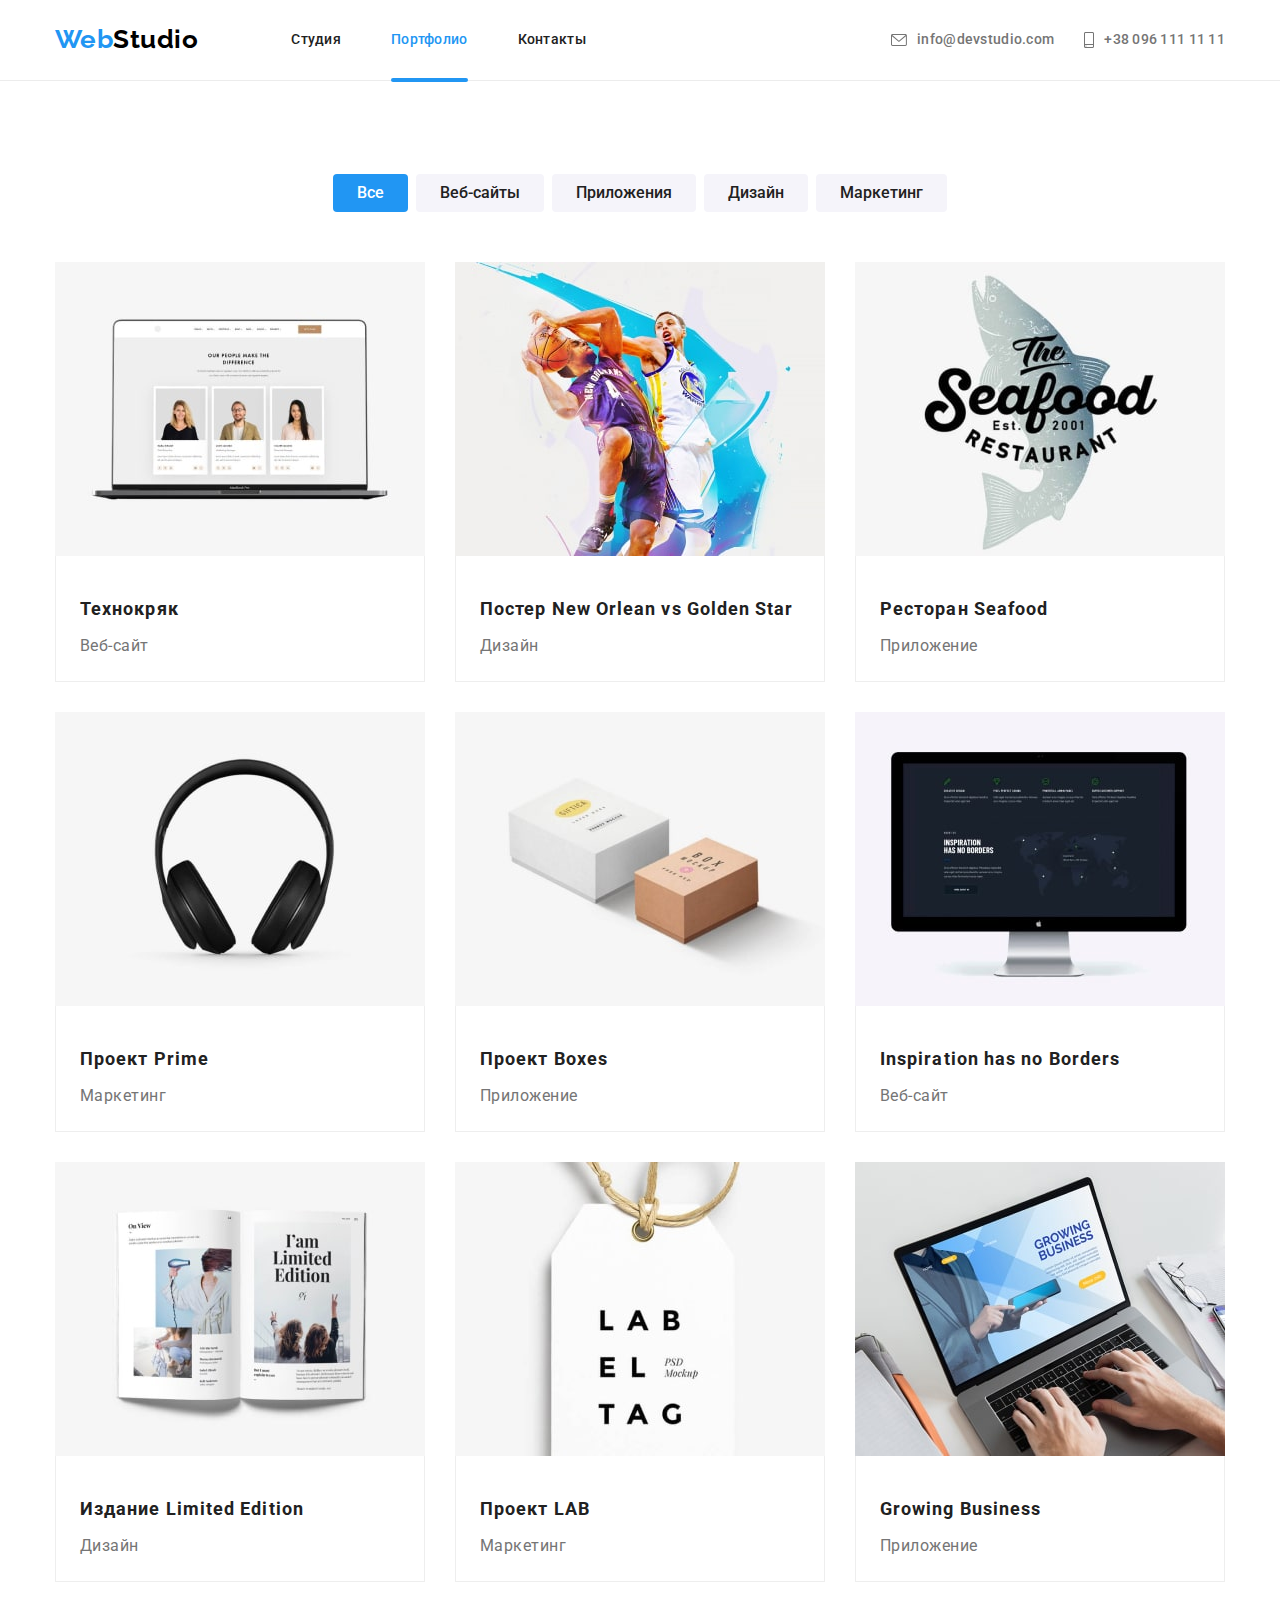
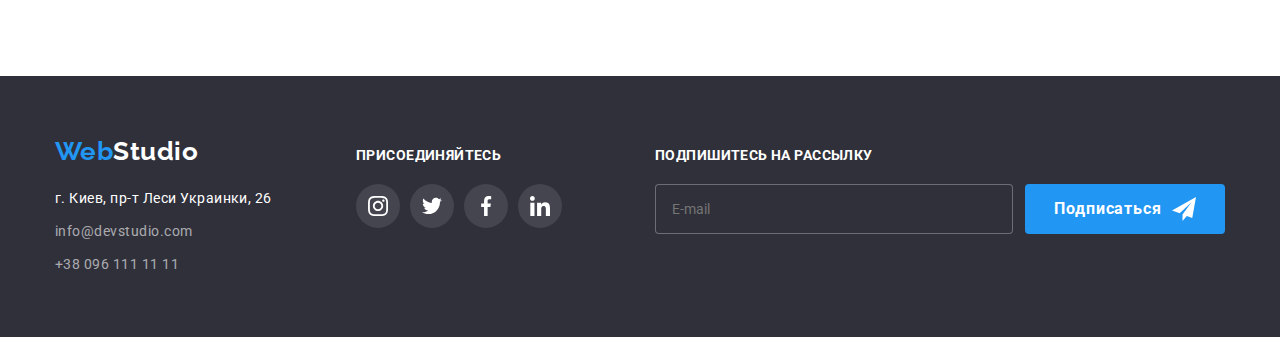
==== commit d02b4c86: "210822 1544" ====
--- a/portfolio.html
+++ b/portfolio.html
@@ -25,7 +25,7 @@
               <a class="nav__link" href="./index.html">Студия</a>
             </li>
             <li class="nav__item">
-              <a class="nav__link nav__current" href="./portfolio.html"
+              <a class="nav__link nav__link-active" href="./portfolio.html"
                 >Портфолио</a
               >
             </li>
@@ -362,7 +362,7 @@
           </address>
         </div>
         <div class="footer-social__container">
-          <p class="footer-title__text">Присоединяйтесь</p>
+          <p class="footer-social__title-text">Присоединяйтесь</p>
           <ul class="footer-social__list">
             <li class="footer-social__item">
               <a class="footer-social__link" href="#" aria-label="instagram">
@@ -395,7 +395,7 @@
           </ul>
         </div>
         <div class="footer-form__container">
-          <p class="footer-title__text">Подпишитесь на рассылку</p>
+          <p class="footer-social__title-text">Подпишитесь на рассылку</p>
           <form class="footer-form">
             <label for="follow-email"></label>
             <input
--- a/css/main.min.css
+++ b/css/main.min.css
@@ -1 +1 @@
-ul{list-style:none;margin:0;padding:0}a{text-decoration:none}h1 h2 h3 h4 h5 h6{margin:0}img{display:block;max-width:100%;height:auto}.hidden{position:absolute;white-space:nowrap;width:1px;height:1px;overflow:hidden;border:0;padding:0;clip:rect(0 0 0 0);-webkit-clip-path:inset(50%);clip-path:inset(50%);margin:-1px}/*! modern-normalize v1.1.0 | MIT License | https://github.com/sindresorhus/modern-normalize */*,::before,::after{-webkit-box-sizing:border-box;box-sizing:border-box}html{-moz-tab-size:4;-o-tab-size:4;tab-size:4}html{line-height:1.15;-webkit-text-size-adjust:100%}body{margin:0}body{font-family:system-ui,-apple-system,"Segoe UI",Roboto,Helvetica,Arial,sans-serif,"Apple Color Emoji","Segoe UI Emoji"}hr{height:0;color:inherit}abbr[title]{-webkit-text-decoration:underline dotted;text-decoration:underline dotted}b,strong{font-weight:bolder}code,kbd,samp,pre{font-family:ui-monospace,SFMono-Regular,Consolas,"Liberation Mono",Menlo,monospace;font-size:1em}small{font-size:80%}sub,sup{font-size:75%;line-height:0;position:relative;vertical-align:baseline}sub{bottom:-0.25em}sup{top:-0.5em}table{text-indent:0;border-color:inherit}button,input,optgroup,select,textarea{font-family:inherit;font-size:100%;line-height:1.15;margin:0}button,select{text-transform:none}button,[type=button],[type=reset],[type=submit]{-webkit-appearance:button}::-moz-focus-inner{border-style:none;padding:0}:-moz-focusring{outline:1px dotted ButtonText}:-moz-ui-invalid{box-shadow:none}legend{padding:0}progress{vertical-align:baseline}::-webkit-inner-spin-button,::-webkit-outer-spin-button{height:auto}[type=search]{-webkit-appearance:textfield;outline-offset:-2px}::-webkit-search-decoration{-webkit-appearance:none}::-webkit-file-upload-button{-webkit-appearance:button;font:inherit}summary{display:list-item}:root{--primary-text-color: #757575;--title-text-color: #212121;--accent-color: #2196f3;--main-title-text-color: #ffffff;--background-color: #ffffff;--logo-white-color: #ffffff;--logo-black-color: #000000;--button-text-color: #ffffff;--social-icon-color: #afb1b8;--trans: all 250ms cubic-bezier(0.4, 0, 0.2, 1)}.page{margin:0;background-color:var(--background-color);color:var(--primary-text-color);font-family:Roboto,sans-serif;letter-spacing:.03em;position:relative;padding-top:80px}.container{width:1200px;padding:0 15px;margin:0 auto}.logo{color:var(--accent-color);font-family:Raleway,sans-serif;font-weight:700;font-size:26px;line-height:1.19;display:inline-block}.button{width:200px;height:50px;font-weight:700;font-size:16px;line-height:1.88;letter-spacing:.06em;color:var(--button-text-color);background-color:var(--accent-color);cursor:pointer;border:0;border-radius:4px;-webkit-transition:var(--trans);transition:var(--trans)}.button:hover,.button:focus{color:var(--button-text-color);background-color:#188ce8;-webkit-transform:scale(102%);transform:scale(102%);-webkit-box-shadow:0px 4px 4px rgba(0,0,0,.15);box-shadow:0px 4px 4px rgba(0,0,0,.15)}.section-title{color:var(--title-text-color);text-align:center;font-weight:700;font-size:36px;line-height:1.16;margin-top:0;margin-bottom:50px}.section{padding:94px 0}.flex{display:-webkit-box;display:-ms-flexbox;display:flex}.title{color:var(--title-text-color)}.header{border-bottom:1px solid #ececec;position:fixed;left:0;right:0;top:0;z-index:1;-webkit-box-align:center;-ms-flex-align:center;align-items:center;background-color:#fff}.header-logo__second-word{color:var(--logo-black-color)}.header-logo__indents{padding:24px 0;margin-right:93px}.nav{display:-webkit-box;display:-ms-flexbox;display:flex;margin-right:auto}.nav__list{display:-webkit-box;display:-ms-flexbox;display:flex}.nav__item:not(:last-child){margin-right:50px}.nav__link{display:block;padding:32px 0;color:var(--title-text-color);font-weight:500;font-size:14px;line-height:1.14;letter-spacing:.02em;-webkit-transition:var(--trans);transition:var(--trans)}.nav__link:hover,.nav__link:focus{color:var(--accent-color)}.nav__current{color:var(--accent-color);position:relative}.nav__current::after{content:"";width:100%;height:4px;background:var(--accent-color);border-radius:2px;position:absolute;left:0;bottom:-2px}.contact__list{display:-webkit-box;display:-ms-flexbox;display:flex}.contact__item:not(:last-child){margin-right:30px}.contact__link{display:-webkit-box;display:-ms-flexbox;display:flex;-webkit-box-align:center;-ms-flex-align:center;align-items:center;color:var(--primary-text-color);font-weight:500;font-size:14px;line-height:1.14;letter-spacing:.02em;padding:32px 0;-webkit-transition:var(--trans);transition:var(--trans)}.contact__link:hover,.contact__link:focus{color:var(--accent-color)}.contact__link-icon{margin-right:10px;fill:currentColor}.contact__link-text{display:block;font-size:14px}.hero{background-color:#c4c4c4;background-image:-webkit-gradient(linear, left top, left bottom, from(rgba(47, 48, 58, 0.4)), to(rgba(47, 48, 58, 0.4))),url(../img/bg-img.jpg);background-image:linear-gradient(rgba(47, 48, 58, 0.4), rgba(47, 48, 58, 0.4)),url(../img/bg-img.jpg);background:no-repeat,cover,left top,color;margin-left:auto;margin-right:auto;max-width:1600px;height:600px;text-align:center;padding:200px 0}.hero__container{width:696px}.hero__title{color:var(--main-title-text-color);display:inline-block;margin-top:0;margin-bottom:30px;font-weight:900;font-size:44px;line-height:1.36;letter-spacing:.06em;text-transform:uppercase}.feature__list{display:-webkit-box;display:-ms-flexbox;display:flex}.feature__item:not(last-child){margin-right:30px}.feature__bg-img-container{display:-webkit-box;display:-ms-flexbox;display:flex;-webkit-box-pack:center;-ms-flex-pack:center;justify-content:center;-webkit-box-align:center;-ms-flex-align:center;align-items:center;background:#f5f4fa;border-radius:4px;width:270px;height:120px;margin-bottom:30px}.feature__icon{display:block}.feature__title{font-weight:700;font-size:14px;line-height:1.14;text-transform:uppercase;color:var(--title-text-color);margin-bottom:10px}.feature__text{width:270px;font-size:14px;line-height:1.71;display:inline-block;margin:0}.work{padding-top:0;padding-bottom:94px}.work .work__list{display:-webkit-box;display:-ms-flexbox;display:flex}.work__item{margin-right:30px;position:relative}.work__item:last-child{margin-right:0}.work__label-container{position:absolute;-webkit-box-pack:center;-ms-flex-pack:center;justify-content:center;-webkit-box-align:center;-ms-flex-align:center;align-items:center;bottom:0;display:-webkit-box;display:-ms-flexbox;display:flex;width:370px;height:70px;background-color:rgba(47,48,58,.8)}.work__label-title{color:#fff;margin:0;font-weight:700;font-size:14px;line-height:1.14;text-transform:uppercase}.team__section{background:#f5f4fa}.team__list{display:-webkit-box;display:-ms-flexbox;display:flex}.team__name{text-align:center;font-weight:500;font-size:16px;line-height:1.19;margin-bottom:10px}.team__position{text-align:center;font-size:16px;line-height:1.19;margin-top:0;margin-bottom:16px}.team__card{background-color:var(--background-color);margin-right:30px;-webkit-box-shadow:0px 1px 3px rgba(0,0,0,.12),0px 1px 1px rgba(0,0,0,.14),0px 2px 1px rgba(0,0,0,.2);box-shadow:0px 1px 3px rgba(0,0,0,.12),0px 1px 1px rgba(0,0,0,.14),0px 2px 1px rgba(0,0,0,.2)}.team__card:last-child{margin-right:0}.team__card-sighn{padding:30px 32px}.team-social__list{width:206px;height:44px;display:-webkit-box;display:-ms-flexbox;display:flex}.team-social__item:not(:last-child){margin-right:10px}.team-social__link{display:-webkit-box;display:-ms-flexbox;display:flex;-webkit-box-pack:center;-ms-flex-pack:center;justify-content:center;-webkit-box-align:center;-ms-flex-align:center;align-items:center;background-color:var(--background-color);color:var(--social-icon-color);width:44px;height:44px;border-radius:50%;-webkit-transition:var(--trans);transition:var(--trans)}.team-social__link:hover,.team-social__link:focus{background-color:var(--accent-color);color:var(--button-text-color)}.team-social__icon{width:20px;height:20px;fill:currentColor}.client__list{display:-webkit-box;display:-ms-flexbox;display:flex}.client__item:not(:last-child){margin-right:30px}.client__link{width:170px;height:92px;display:-webkit-box;display:-ms-flexbox;display:flex;-webkit-box-pack:center;-ms-flex-pack:center;justify-content:center;-webkit-box-align:center;-ms-flex-align:center;align-items:center;border:var(--social-icon-color) solid 1px;border-radius:4px;color:var(--social-icon-color);-webkit-transition:var(--trans);transition:var(--trans)}.client__link:hover,.client__link:focus{border:var(--accent-color) solid 1px;color:var(--accent-color);-webkit-transform:scale(105%);transform:scale(105%)}.client__icon{fill:currentColor}.client__icon:hover,.client__icon:focus{fill:currentColor}.filter-list{display:-webkit-box;display:-ms-flexbox;display:flex;-webkit-box-pack:center;-ms-flex-pack:center;justify-content:center;margin-bottom:50px}.filter-item:not(:last-child){margin-right:8px}.filter__button{color:var(--title-text-color);background-color:#f5f4fa;cursor:pointer;font-weight:500;font-size:16px;line-height:1.62;padding:6px 24px;border:0;border-radius:4px;-webkit-transition:var(--trans);transition:var(--trans)}.filter__button:hover,.filter__button:focus{color:var(--button-text-color);background-color:var(--accent-color);-webkit-transform:scale(105%);transform:scale(105%);-webkit-box-shadow:0px 3px 1px rgba(0,0,0,.1),0px 1px 2px rgba(0,0,0,.08),0px 2px 2px rgba(0,0,0,.12);box-shadow:0px 3px 1px rgba(0,0,0,.1),0px 1px 2px rgba(0,0,0,.08),0px 2px 2px rgba(0,0,0,.12)}.filter__button-general{color:var(--button-text-color);background-color:var(--accent-color)}.galery__list{display:-webkit-box;display:-ms-flexbox;display:flex;-ms-flex-wrap:wrap;flex-wrap:wrap}.galery__list .galery__item:nth-child(3n){margin-right:0}.galery__list .galery__item:nth-child(-n+3){margin-top:0}.galery__item{width:370px;margin-top:30px;margin-right:30px}.galery__link{display:block;color:inherit;-webkit-transition:var(--trans);transition:var(--trans)}.galery__link:hover,.galery__link:focus{-webkit-box-shadow:0px 1px 1px rgba(0,0,0,.12),0px 4px 4px rgba(0,0,0,.06),1px 4px 6px rgba(0,0,0,.16);box-shadow:0px 1px 1px rgba(0,0,0,.12),0px 4px 4px rgba(0,0,0,.06),1px 4px 6px rgba(0,0,0,.16)}.galery__link:hover .galery__overlay,.galery__link:focus .galery__overlay{-webkit-transform:translateY(0);transform:translateY(0)}.galery__box{position:relative;overflow:hidden}.galery__overlay{background-color:rgba(33,150,243,.9);width:100%;height:100%;display:-webkit-box;display:-ms-flexbox;display:flex;-webkit-box-align:center;-ms-flex-align:center;align-items:center;-webkit-box-pack:center;-ms-flex-pack:center;justify-content:center;position:absolute;left:0;top:0;-webkit-transform:translateY(101%);transform:translateY(101%);-webkit-transition:var(--trans);transition:var(--trans)}.galery__overlay-text{color:var(--button-text-color);font-size:18px;line-height:1.56;width:322px;height:168px;margin:0}.galery__sighn-box{background-color:#fff;padding:20px 24px;border:1px solid #eee;border-top:0;position:relative}.galery__sighn-title{font-weight:700;font-size:18px;line-height:2;letter-spacing:.06em;margin-bottom:4px}.galery__sighn-type{font-size:16px;line-height:1.88;margin-top:0;margin-bottom:0}.footer{background-color:#2f303a;font-size:14px;line-height:1.71;padding-top:60px;padding-bottom:60px}.footer .footer__container{display:-webkit-box;display:-ms-flexbox;display:flex;-webkit-box-align:baseline;-ms-flex-align:baseline;align-items:baseline}.footer-address__container{width:231px;margin-right:70px}.footer-logo__indents{margin-bottom:20px}.footer-logo__second-word{color:var(--logo-white-color)}.footer-address{font-style:normal}.footer-address__item:not(:last-child){margin-bottom:9px}.footer-address__list{display:-webkit-box;display:-ms-flexbox;display:flex;-webkit-box-orient:vertical;-webkit-box-direction:normal;-ms-flex-direction:column;flex-direction:column;width:231px}.footer__address-link{color:#fff}.footer-contact-link{color:rgba(255,255,255,.6)}.footer__address-link{-webkit-transition:var(--trans);transition:var(--trans)}.footer__address-link:hover,.footer__address-link:focus{color:var(--accent-color)}.footer-social__container{margin-right:auto}.footer-social__title-text{display:block;margin:0 0 20px 0;font-weight:700;font-size:14px;line-height:1.14;letter-spacing:.03em;text-transform:uppercase;color:var(--main-title-text-color)}.footer-social__list{width:206px;height:44px;margin-left:auto;margin-right:auto;display:-webkit-box;display:-ms-flexbox;display:flex}.footer-social__item:not(:last-child){margin-right:10px}.footer-social__link{display:-webkit-box;display:-ms-flexbox;display:flex;-webkit-box-pack:center;-ms-flex-pack:center;justify-content:center;-webkit-box-align:center;-ms-flex-align:center;align-items:center;background-color:rgba(255,255,255,.1);color:var(--button-text-color);width:44px;height:44px;cursor:pointer;border-radius:50%;-webkit-transition:var(--trans);transition:var(--trans)}.footer-social__link:hover,.footer-social__link:focus{background-color:var(--accent-color)}.footer-social__icon{width:20px;height:20px;fill:currentColor}.footer-form{display:-webkit-box;display:-ms-flexbox;display:flex}.footer-form__container{width:570px;height:86px}.footer-form__input{width:358px;height:50px;padding:0 16px;margin-right:12px;background:#2f303a;color:var(--button-text-color);outline:none;border:1px solid rgba(255,255,255,.3);border-radius:4px;-webkit-transition:var(--trans);transition:var(--trans)}.footer-form__input:focus{border:1px solid var(--accent-color)}.footer-form__button{display:-webkit-box;display:-ms-flexbox;display:flex;-webkit-box-align:center;-ms-flex-align:center;align-items:center;-webkit-box-pack:center;-ms-flex-pack:center;justify-content:center}.footer-form__button-icon{margin-left:10px}.backdrop{position:fixed;top:0;left:0;width:100%;height:100%;z-index:1;-webkit-transition:var(--trans);transition:var(--trans);background-color:rgba(0,0,0,.2)}.backdrop.is-hidden{opacity:0;visibility:0;pointer-events:none}.backdrop.is-hidden .modal{-webkit-transform:translate(-50%, -70%) scale(0);transform:translate(-50%, -70%) scale(0)}.modal{position:absolute;top:50%;left:50%;-webkit-transform:translate(-50%, -50%) scale(1);transform:translate(-50%, -50%) scale(1);-webkit-transition:var(--trans);transition:var(--trans);padding:40px;width:528px;height:581px;background-color:var(--background-color);-webkit-box-shadow:0px 1px 3px rgba(0,0,0,.12),0px 1px 1px rgba(0,0,0,.14),0px 2px 1px rgba(0,0,0,.2);box-shadow:0px 1px 3px rgba(0,0,0,.12),0px 1px 1px rgba(0,0,0,.14),0px 2px 1px rgba(0,0,0,.2);border-radius:4px}.modal__close-button{position:absolute;top:8px;right:8px;display:-webkit-box;display:-ms-flexbox;display:flex;-webkit-box-pack:center;-ms-flex-pack:center;justify-content:center;-webkit-box-align:center;-ms-flex-align:center;align-items:center;padding:0;margin:0;width:30px;height:30px;border-radius:50%;border:1px solid rgba(0,0,0,.1);background-color:var(--background-color)}.modal__close-button:hover .modal__icon,.modal__close-button:focus .modal__icon{fill:var(--accent-color)}.modal__icon{width:18px;height:18px;-webkit-transition:var(--trans);transition:var(--trans)}.form__title{margin:0 0 12px 0;text-align:center;font-weight:700;font-size:20px;line-height:1.15;color:#212121}.form{display:-webkit-box;display:-ms-flexbox;display:flex;-webkit-box-orient:vertical;-webkit-box-direction:normal;-ms-flex-direction:column;flex-direction:column}.form__item{margin-bottom:10px;width:100%}.form__textarea-item{margin-bottom:20px}.form__label-title{display:block;margin:0 0 4px 0;font-size:12px;line-height:1.17;letter-spacing:.01em}.form__input-wrap{position:relative}.form__input{padding:0 12px 0 42px;width:100%;height:40px;font-size:12px;color:var(--title-text-color);border:1px solid rgba(33,33,33,.2);border-radius:4px;-webkit-transition:var(--trans);transition:var(--trans)}.form__input::-webkit-input-placeholder{font-size:12px;line-height:1.17;letter-spacing:.01em;color:rgba(117,117,117,.5)}.form__input::-moz-placeholder{font-size:12px;line-height:1.17;letter-spacing:.01em;color:rgba(117,117,117,.5)}.form__input:-ms-input-placeholder{font-size:12px;line-height:1.17;letter-spacing:.01em;color:rgba(117,117,117,.5)}.form__input::-ms-input-placeholder{font-size:12px;line-height:1.17;letter-spacing:.01em;color:rgba(117,117,117,.5)}.form__input::placeholder{font-size:12px;line-height:1.17;letter-spacing:.01em;color:rgba(117,117,117,.5)}.form__input:not(:focus):not(:-moz-placeholder-shown):valid{background-color:rgba(0,255,0,.1)}.form__input:not(:focus):not(:-ms-input-placeholder):valid{background-color:rgba(0,255,0,.1)}.form__input:not(:focus):not(:placeholder-shown):valid{background-color:rgba(0,255,0,.1)}.form__input:not(:focus):not(:-moz-placeholder-shown):invalid{background-color:rgba(255,0,0,.1)}.form__input:not(:focus):not(:-ms-input-placeholder):invalid{background-color:rgba(255,0,0,.1)}.form__input:not(:focus):not(:placeholder-shown):invalid{background-color:rgba(255,0,0,.1)}.form__input:focus{border-color:var(--accent-color);outline:none}.form__input:focus+.form__input-icon{fill:var(--accent-color)}.form__input-icon{position:absolute;top:50%;left:12px;-webkit-transform:translateY(-50%);transform:translateY(-50%);fill:var(--title-text-color);-webkit-transition:var(--trans);transition:var(--trans)}.form__coment{width:100%;height:120px;padding:12px 16px;color:var(--title-text-color);font-size:12px;border:1px solid rgba(33,33,33,.2);border-radius:4px;resize:none;-webkit-transition:var(--trans);transition:var(--trans)}.form__coment::-webkit-input-placeholder{font-size:12px;line-height:1.17;letter-spacing:.01em;color:rgba(117,117,117,.5)}.form__coment::-moz-placeholder{font-size:12px;line-height:1.17;letter-spacing:.01em;color:rgba(117,117,117,.5)}.form__coment:-ms-input-placeholder{font-size:12px;line-height:1.17;letter-spacing:.01em;color:rgba(117,117,117,.5)}.form__coment::-ms-input-placeholder{font-size:12px;line-height:1.17;letter-spacing:.01em;color:rgba(117,117,117,.5)}.form__coment::placeholder{font-size:12px;line-height:1.17;letter-spacing:.01em;color:rgba(117,117,117,.5)}.form__coment:focus{border-color:var(--accent-color);outline:none}.form__checkbox{display:-webkit-box;display:-ms-flexbox;display:flex;-webkit-box-pack:center;-ms-flex-pack:center;justify-content:center;margin-bottom:30px;font-size:14px;line-height:1.71}.form__checkbox-label{display:-webkit-box;display:-ms-flexbox;display:flex;-webkit-box-align:center;-ms-flex-align:center;align-items:center}.form__checkbox-quad{display:-webkit-box;display:-ms-flexbox;display:flex;-webkit-box-align:center;-ms-flex-align:center;align-items:center;-webkit-box-pack:center;-ms-flex-pack:center;justify-content:center;width:16px;height:15px;border:2px solid var(--title-text-color);border-radius:2px;margin-right:7px;-webkit-transition:var(--trans);transition:var(--trans)}.form__checkbox-icon{fill:var(--button-text-color)}.form__checkbox:checked+.form__checkbox-label .form__checkbox-quad{background-color:var(--accent-color);border-color:rgba(0,0,0,0)}.form__checkbox:focus+.form__checkbox-label .form__checkbox-quad{border:2px solid var(--accent-color)}.form__checkbox-link{position:relative;color:var(--accent-color);margin-left:5px;border-bottom:1px solid var(--accent-color);line-height:.89}.form__button-send{margin:0 auto;-webkit-box-shadow:0px 4px 4px rgba(0,0,0,.15);box-shadow:0px 4px 4px rgba(0,0,0,.15)}/*# sourceMappingURL=main.min.css.map */+ul{list-style:none;margin:0;padding:0}a{text-decoration:none}h1 h2 h3 h4 h5 h6{margin:0}img{display:block;max-width:100%;height:auto}.hidden{position:absolute;white-space:nowrap;width:1px;height:1px;overflow:hidden;border:0;padding:0;clip:rect(0 0 0 0);-webkit-clip-path:inset(50%);clip-path:inset(50%);margin:-1px}/*! modern-normalize v1.1.0 | MIT License | https://github.com/sindresorhus/modern-normalize */*,::before,::after{-webkit-box-sizing:border-box;box-sizing:border-box}html{-moz-tab-size:4;-o-tab-size:4;tab-size:4}html{line-height:1.15;-webkit-text-size-adjust:100%}body{margin:0}body{font-family:system-ui,-apple-system,"Segoe UI",Roboto,Helvetica,Arial,sans-serif,"Apple Color Emoji","Segoe UI Emoji"}hr{height:0;color:inherit}abbr[title]{-webkit-text-decoration:underline dotted;text-decoration:underline dotted}b,strong{font-weight:bolder}code,kbd,samp,pre{font-family:ui-monospace,SFMono-Regular,Consolas,"Liberation Mono",Menlo,monospace;font-size:1em}small{font-size:80%}sub,sup{font-size:75%;line-height:0;position:relative;vertical-align:baseline}sub{bottom:-0.25em}sup{top:-0.5em}table{text-indent:0;border-color:inherit}button,input,optgroup,select,textarea{font-family:inherit;font-size:100%;line-height:1.15;margin:0}button,select{text-transform:none}button,[type=button],[type=reset],[type=submit]{-webkit-appearance:button}::-moz-focus-inner{border-style:none;padding:0}:-moz-focusring{outline:1px dotted ButtonText}:-moz-ui-invalid{box-shadow:none}legend{padding:0}progress{vertical-align:baseline}::-webkit-inner-spin-button,::-webkit-outer-spin-button{height:auto}[type=search]{-webkit-appearance:textfield;outline-offset:-2px}::-webkit-search-decoration{-webkit-appearance:none}::-webkit-file-upload-button{-webkit-appearance:button;font:inherit}summary{display:list-item}:root{--primary-text-color: #757575;--title-text-color: #212121;--accent-color: #2196f3;--main-title-text-color: #ffffff;--background-color: #ffffff;--logo-white-color: #ffffff;--logo-black-color: #000000;--button-text-color: #ffffff;--social-icon-color: #afb1b8;--trans: 250ms cubic-bezier(0.4, 0, 0.2, 1)}.page{margin:0;background-color:var(--background-color);color:var(--primary-text-color);font-family:Roboto,sans-serif;letter-spacing:.03em;position:relative;padding-top:80px}.container{width:1200px;padding:0 15px;margin:0 auto}.section{padding:94px 0}.logo{color:var(--accent-color);font-family:Raleway,sans-serif;font-weight:700;font-size:26px;line-height:1.19;display:inline-block}.button{width:200px;height:50px;font-weight:700;font-size:16px;line-height:1.88;letter-spacing:.06em;color:var(--button-text-color);background-color:var(--accent-color);cursor:pointer;border:0;border-radius:4px;-webkit-transition-property:background-color scale box-shadow;transition-property:background-color scale box-shadow;-webkit-transition:var(--trans);transition:var(--trans)}.button:hover,.button:focus{color:var(--button-text-color);background-color:#188ce8;-webkit-transform:scale(102%);transform:scale(102%);-webkit-box-shadow:0px 4px 4px rgba(0,0,0,.15);box-shadow:0px 4px 4px rgba(0,0,0,.15)}.section-title{color:var(--title-text-color);text-align:center;font-weight:700;font-size:36px;line-height:1.16}.title{color:var(--title-text-color)}.flex{display:-webkit-box;display:-ms-flexbox;display:flex}.header{border-bottom:1px solid #ececec;position:fixed;left:0;right:0;top:0;z-index:1;-webkit-box-align:center;-ms-flex-align:center;align-items:center;background-color:#fff}.header-logo__second-word{color:var(--logo-black-color)}.header-logo__indents{padding:24px 0;margin-right:93px}.nav{display:-webkit-box;display:-ms-flexbox;display:flex;margin-right:auto}.nav__list{display:-webkit-box;display:-ms-flexbox;display:flex}.nav__item:not(:last-child){margin-right:50px}.nav__link{display:block;padding:32px 0;color:var(--title-text-color);font-weight:500;font-size:14px;line-height:1.14;letter-spacing:.02em;-webkit-transition-property:color;transition-property:color;-webkit-transition:var(--trans);transition:var(--trans)}.nav__link:hover,.nav__link:focus{color:var(--accent-color)}.nav__link-active{color:var(--accent-color);position:relative}.nav__link-active::after{content:"";width:100%;height:4px;background:var(--accent-color);border-radius:2px;position:absolute;left:0;bottom:-2px}.contact__list{display:-webkit-box;display:-ms-flexbox;display:flex}.contact__item:not(:last-child){margin-right:30px}.contact__link{display:-webkit-box;display:-ms-flexbox;display:flex;-webkit-box-align:center;-ms-flex-align:center;align-items:center;color:var(--primary-text-color);font-weight:500;font-size:14px;line-height:1.14;letter-spacing:.02em;padding:32px 0;-webkit-transition-property:color;transition-property:color;-webkit-transition:var(--trans);transition:var(--trans)}.contact__link:hover,.contact__link:focus{color:var(--accent-color)}.contact__link-icon{margin-right:10px;fill:currentColor}.contact__link-text{display:block;font-size:14px}.hero{background-color:#c4c4c4;background-image:-webkit-gradient(linear, left top, left bottom, from(rgba(47, 48, 58, 0.4)), to(rgba(47, 48, 58, 0.4))),url(../img/bg-img.jpg);background-image:linear-gradient(rgba(47, 48, 58, 0.4), rgba(47, 48, 58, 0.4)),url(../img/bg-img.jpg);background:no-repeat,cover,left top,color;margin-left:auto;margin-right:auto;max-width:1600px;height:600px;text-align:center;padding:200px 0}.hero__container{width:696px}.hero__title{color:var(--main-title-text-color);display:inline-block;margin-top:0;margin-bottom:30px;font-weight:900;font-size:44px;line-height:1.36;letter-spacing:.06em;text-transform:uppercase}.feature__list{display:-webkit-box;display:-ms-flexbox;display:flex}.feature__item:not(last-child){margin-right:30px}.feature__bg-img-container{display:-webkit-box;display:-ms-flexbox;display:flex;-webkit-box-pack:center;-ms-flex-pack:center;justify-content:center;-webkit-box-align:center;-ms-flex-align:center;align-items:center;background:#f5f4fa;border-radius:4px;width:270px;height:120px;margin-bottom:30px}.feature__icon{display:block}.feature__title{font-weight:700;font-size:14px;line-height:1.14;text-transform:uppercase;color:var(--title-text-color);margin-bottom:10px}.feature__text{width:270px;font-size:14px;line-height:1.71;display:inline-block;margin:0}.work{padding-top:0;padding-bottom:94px}.work__title{margin:0 0 50px 0}.work__list{display:-webkit-box;display:-ms-flexbox;display:flex}.work__item{margin-right:30px;position:relative}.work__item:last-child{margin-right:0}.work__label-container{position:absolute;-webkit-box-pack:center;-ms-flex-pack:center;justify-content:center;-webkit-box-align:center;-ms-flex-align:center;align-items:center;bottom:0;display:-webkit-box;display:-ms-flexbox;display:flex;width:370px;height:70px;background-color:rgba(47,48,58,.8)}.work__label-title{color:#fff;margin:0;font-weight:700;font-size:14px;line-height:1.14;text-transform:uppercase}.team__section{background:#f5f4fa}.team__title{margin:0 0 50px 0}.team__list{display:-webkit-box;display:-ms-flexbox;display:flex}.team__name{text-align:center;font-weight:500;font-size:16px;line-height:1.19;margin:0 0 10px 0}.team__position{text-align:center;font-size:16px;line-height:1.19;margin-top:0;margin-bottom:16px}.team__card{background-color:var(--background-color);margin-right:30px;-webkit-box-shadow:0px 1px 3px rgba(0,0,0,.12),0px 1px 1px rgba(0,0,0,.14),0px 2px 1px rgba(0,0,0,.2);box-shadow:0px 1px 3px rgba(0,0,0,.12),0px 1px 1px rgba(0,0,0,.14),0px 2px 1px rgba(0,0,0,.2)}.team__card:last-child{margin-right:0}.team__card-sighn{padding:30px 32px}.team-social__list{width:206px;height:44px;display:-webkit-box;display:-ms-flexbox;display:flex}.team-social__item:not(:last-child){margin-right:10px}.team-social__link{display:-webkit-box;display:-ms-flexbox;display:flex;-webkit-box-pack:center;-ms-flex-pack:center;justify-content:center;-webkit-box-align:center;-ms-flex-align:center;align-items:center;background-color:var(--background-color);color:var(--social-icon-color);width:44px;height:44px;border-radius:50%;-webkit-transition-property:background-color color;transition-property:background-color color;-webkit-transition:var(--trans);transition:var(--trans)}.team-social__link:hover,.team-social__link:focus{background-color:var(--accent-color);color:var(--button-text-color)}.team-social__icon{width:20px;height:20px;fill:currentColor}.client__title{margin:0 0 50px 0}.client__list{display:-webkit-box;display:-ms-flexbox;display:flex}.client__item:not(:last-child){margin-right:30px}.client__link{width:170px;height:92px;display:-webkit-box;display:-ms-flexbox;display:flex;-webkit-box-pack:center;-ms-flex-pack:center;justify-content:center;-webkit-box-align:center;-ms-flex-align:center;align-items:center;border:var(--social-icon-color) solid 1px;border-radius:4px;color:var(--social-icon-color);-webkit-transition:var(--trans);transition:var(--trans)}.client__link:hover,.client__link:focus{border:var(--accent-color) solid 1px;color:var(--accent-color);-webkit-transform:scale(105%);transform:scale(105%)}.client__icon{fill:currentColor}.client__icon:hover,.client__icon:focus{fill:currentColor}.filter-list{display:-webkit-box;display:-ms-flexbox;display:flex;-webkit-box-pack:center;-ms-flex-pack:center;justify-content:center;margin-bottom:50px}.filter-item:not(:last-child){margin-right:8px}.filter__button{color:var(--title-text-color);background-color:#f5f4fa;cursor:pointer;font-weight:500;font-size:16px;line-height:1.62;padding:6px 24px;border:0;border-radius:4px;-webkit-transition-property:color background-color scale box-shadow;transition-property:color background-color scale box-shadow;-webkit-transition:var(--trans);transition:var(--trans)}.filter__button:hover,.filter__button:focus{color:var(--button-text-color);background-color:var(--accent-color);-webkit-transform:scale(105%);transform:scale(105%);-webkit-box-shadow:0px 3px 1px rgba(0,0,0,.1),0px 1px 2px rgba(0,0,0,.08),0px 2px 2px rgba(0,0,0,.12);box-shadow:0px 3px 1px rgba(0,0,0,.1),0px 1px 2px rgba(0,0,0,.08),0px 2px 2px rgba(0,0,0,.12)}.filter__button-general{color:var(--button-text-color);background-color:var(--accent-color)}.galery__list{display:-webkit-box;display:-ms-flexbox;display:flex;-ms-flex-wrap:wrap;flex-wrap:wrap}.galery__list .galery__item:nth-child(3n){margin-right:0}.galery__list .galery__item:nth-child(-n+3){margin-top:0}.galery__item{width:370px;margin-top:30px;margin-right:30px}.galery__link{display:block;color:inherit;-webkit-transition-property:-webkit-box-shadow;transition-property:-webkit-box-shadow;transition-property:box-shadow;transition-property:box-shadow, -webkit-box-shadow;-webkit-transition:var(--trans);transition:var(--trans)}.galery__link:hover,.galery__link:focus{-webkit-box-shadow:0px 1px 1px rgba(0,0,0,.12),0px 4px 4px rgba(0,0,0,.06),1px 4px 6px rgba(0,0,0,.16);box-shadow:0px 1px 1px rgba(0,0,0,.12),0px 4px 4px rgba(0,0,0,.06),1px 4px 6px rgba(0,0,0,.16)}.galery__link:hover .galery__overlay,.galery__link:focus .galery__overlay{-webkit-transform:translateY(0);transform:translateY(0)}.galery__box{position:relative;overflow:hidden}.galery__overlay{background-color:rgba(33,150,243,.9);width:100%;height:100%;display:-webkit-box;display:-ms-flexbox;display:flex;-webkit-box-align:center;-ms-flex-align:center;align-items:center;-webkit-box-pack:center;-ms-flex-pack:center;justify-content:center;position:absolute;left:0;top:0;-webkit-transform:translateY(101%);transform:translateY(101%);-webkit-transition:var(--trans);transition:var(--trans)}.galery__overlay-text{color:var(--button-text-color);font-size:18px;line-height:1.56;width:322px;height:168px;margin:0}.galery__sighn-box{background-color:#fff;padding:20px 24px;border:1px solid #eee;border-top:0;position:relative}.galery__sighn-title{font-weight:700;font-size:18px;line-height:2;letter-spacing:.06em;margin-bottom:4px}.galery__sighn-type{font-size:16px;line-height:1.88;margin-top:0;margin-bottom:0}.footer{background-color:#2f303a;font-size:14px;line-height:1.71;padding-top:60px;padding-bottom:60px}.footer__container{display:-webkit-box;display:-ms-flexbox;display:flex;-webkit-box-align:baseline;-ms-flex-align:baseline;align-items:baseline}.footer-address__container{width:231px;margin-right:70px}.footer-logo__indents{margin-bottom:20px}.footer-logo__second-word{color:var(--logo-white-color)}.footer-address{font-style:normal}.footer-address__item:not(:last-child){margin-bottom:9px}.footer-address__list{display:-webkit-box;display:-ms-flexbox;display:flex;-webkit-box-orient:vertical;-webkit-box-direction:normal;-ms-flex-direction:column;flex-direction:column;width:231px}.footer__address-link{color:#fff}.footer-contact-link{color:rgba(255,255,255,.6)}.footer__address-link{-webkit-transition-property:color;transition-property:color;-webkit-transition:var(--trans);transition:var(--trans)}.footer__address-link:hover,.footer__address-link:focus{color:var(--accent-color)}.footer-social__container{margin-right:auto}.footer-social__title-text{display:block;margin:0 0 20px 0;font-weight:700;font-size:14px;line-height:1.14;letter-spacing:.03em;text-transform:uppercase;color:var(--main-title-text-color)}.footer-social__list{width:206px;height:44px;margin-left:auto;margin-right:auto;display:-webkit-box;display:-ms-flexbox;display:flex}.footer-social__item:not(:last-child){margin-right:10px}.footer-social__link{display:-webkit-box;display:-ms-flexbox;display:flex;-webkit-box-pack:center;-ms-flex-pack:center;justify-content:center;-webkit-box-align:center;-ms-flex-align:center;align-items:center;background-color:rgba(255,255,255,.1);color:var(--button-text-color);width:44px;height:44px;cursor:pointer;border-radius:50%;-webkit-transition-property:background-color;transition-property:background-color;-webkit-transition:var(--trans);transition:var(--trans)}.footer-social__link:hover,.footer-social__link:focus{background-color:var(--accent-color)}.footer-social__icon{width:20px;height:20px;fill:currentColor}.footer-form{display:-webkit-box;display:-ms-flexbox;display:flex}.footer-form__container{width:570px;height:86px}.footer-form__input{width:358px;height:50px;padding:0 16px;margin-right:12px;background:#2f303a;color:var(--button-text-color);outline:none;border:1px solid rgba(255,255,255,.3);border-radius:4px;-webkit-transition-property:border;transition-property:border;-webkit-transition:var(--trans);transition:var(--trans)}.footer-form__input:focus{border:1px solid var(--accent-color)}.footer-form__button{display:-webkit-box;display:-ms-flexbox;display:flex;-webkit-box-align:center;-ms-flex-align:center;align-items:center;-webkit-box-pack:center;-ms-flex-pack:center;justify-content:center}.footer-form__button-icon{margin-left:10px}.backdrop{position:fixed;top:0;left:0;width:100%;height:100%;z-index:1;-webkit-transition-property:opacity visibility pointer-events;transition-property:opacity visibility pointer-events;-webkit-transition:var(--trans);transition:var(--trans);background-color:rgba(0,0,0,.2)}.backdrop.is-hidden{opacity:0;visibility:0;pointer-events:none}.backdrop.is-hidden .modal{-webkit-transform:translate(-50%, -70%) scale(0);transform:translate(-50%, -70%) scale(0)}.modal{position:absolute;top:50%;left:50%;-webkit-transform:translate(-50%, -50%) scale(1);transform:translate(-50%, -50%) scale(1);-webkit-transition:var(--trans);transition:var(--trans);padding:40px;width:528px;height:581px;background-color:var(--background-color);-webkit-box-shadow:0px 1px 3px rgba(0,0,0,.12),0px 1px 1px rgba(0,0,0,.14),0px 2px 1px rgba(0,0,0,.2);box-shadow:0px 1px 3px rgba(0,0,0,.12),0px 1px 1px rgba(0,0,0,.14),0px 2px 1px rgba(0,0,0,.2);border-radius:4px}.modal__close-button{position:absolute;top:8px;right:8px;display:-webkit-box;display:-ms-flexbox;display:flex;-webkit-box-pack:center;-ms-flex-pack:center;justify-content:center;-webkit-box-align:center;-ms-flex-align:center;align-items:center;padding:0;margin:0;width:30px;height:30px;border-radius:50%;border:1px solid rgba(0,0,0,.1);background-color:var(--background-color)}.modal__close-button:hover .modal__icon,.modal__close-button:focus .modal__icon{fill:var(--accent-color)}.modal__icon{width:18px;height:18px;-webkit-transition-property:fill;transition-property:fill;-webkit-transition:var(--trans);transition:var(--trans)}.form__title{margin:0 0 12px 0;text-align:center;font-weight:700;font-size:20px;line-height:1.15;color:#212121}.form{display:-webkit-box;display:-ms-flexbox;display:flex;-webkit-box-orient:vertical;-webkit-box-direction:normal;-ms-flex-direction:column;flex-direction:column}.form__item{margin-bottom:10px;width:100%}.form__textarea-item{margin-bottom:20px}.form__label-title{display:block;margin:0 0 4px 0;font-size:12px;line-height:1.17;letter-spacing:.01em}.form__input-wrap{position:relative}.form__input{padding:0 12px 0 42px;width:100%;height:40px;font-size:12px;color:var(--title-text-color);border:1px solid rgba(33,33,33,.2);border-radius:4px;-webkit-transition-property:color background-color border-color outline fill;transition-property:color background-color border-color outline fill;-webkit-transition:var(--trans);transition:var(--trans)}.form__input::-webkit-input-placeholder{font-size:12px;line-height:1.17;letter-spacing:.01em;color:rgba(117,117,117,.5)}.form__input::-moz-placeholder{font-size:12px;line-height:1.17;letter-spacing:.01em;color:rgba(117,117,117,.5)}.form__input:-ms-input-placeholder{font-size:12px;line-height:1.17;letter-spacing:.01em;color:rgba(117,117,117,.5)}.form__input::-ms-input-placeholder{font-size:12px;line-height:1.17;letter-spacing:.01em;color:rgba(117,117,117,.5)}.form__input::placeholder{font-size:12px;line-height:1.17;letter-spacing:.01em;color:rgba(117,117,117,.5)}.form__input:not(:focus):not(:-moz-placeholder-shown):valid{background-color:rgba(0,255,0,.1)}.form__input:not(:focus):not(:-ms-input-placeholder):valid{background-color:rgba(0,255,0,.1)}.form__input:not(:focus):not(:placeholder-shown):valid{background-color:rgba(0,255,0,.1)}.form__input:not(:focus):not(:-moz-placeholder-shown):invalid{background-color:rgba(255,0,0,.1)}.form__input:not(:focus):not(:-ms-input-placeholder):invalid{background-color:rgba(255,0,0,.1)}.form__input:not(:focus):not(:placeholder-shown):invalid{background-color:rgba(255,0,0,.1)}.form__input:focus{border-color:var(--accent-color);outline:none}.form__input:focus+.form__input-icon{fill:var(--accent-color)}.form__input-icon{position:absolute;top:50%;left:12px;-webkit-transform:translateY(-50%);transform:translateY(-50%);fill:var(--title-text-color);-webkit-transition-property:fill;transition-property:fill;-webkit-transition:var(--trans);transition:var(--trans)}.form__coment{width:100%;height:120px;padding:12px 16px;color:var(--title-text-color);font-size:12px;border:1px solid rgba(33,33,33,.2);border-radius:4px;resize:none;-webkit-transition-property:color border-color outline;transition-property:color border-color outline;-webkit-transition:var(--trans);transition:var(--trans)}.form__coment::-webkit-input-placeholder{font-size:12px;line-height:1.17;letter-spacing:.01em;color:rgba(117,117,117,.5)}.form__coment::-moz-placeholder{font-size:12px;line-height:1.17;letter-spacing:.01em;color:rgba(117,117,117,.5)}.form__coment:-ms-input-placeholder{font-size:12px;line-height:1.17;letter-spacing:.01em;color:rgba(117,117,117,.5)}.form__coment::-ms-input-placeholder{font-size:12px;line-height:1.17;letter-spacing:.01em;color:rgba(117,117,117,.5)}.form__coment::placeholder{font-size:12px;line-height:1.17;letter-spacing:.01em;color:rgba(117,117,117,.5)}.form__coment:focus{border-color:var(--accent-color);outline:none}.form__checkbox{display:-webkit-box;display:-ms-flexbox;display:flex;-webkit-box-pack:center;-ms-flex-pack:center;justify-content:center;margin-bottom:30px;font-size:14px;line-height:1.71}.form__checkbox-label{display:-webkit-box;display:-ms-flexbox;display:flex;-webkit-box-align:center;-ms-flex-align:center;align-items:center}.form__checkbox-quad{display:-webkit-box;display:-ms-flexbox;display:flex;-webkit-box-align:center;-ms-flex-align:center;align-items:center;-webkit-box-pack:center;-ms-flex-pack:center;justify-content:center;width:16px;height:15px;border:2px solid var(--title-text-color);border-radius:2px;margin-right:7px;-webkit-transition-property:background-color border-color border;transition-property:background-color border-color border;-webkit-transition:var(--trans);transition:var(--trans)}.form__checkbox-icon{fill:var(--button-text-color)}.form__checkbox:checked+.form__checkbox-label .form__checkbox-quad{background-color:var(--accent-color);border-color:rgba(0,0,0,0)}.form__checkbox:focus+.form__checkbox-label .form__checkbox-quad{border:2px solid var(--accent-color)}.form__checkbox-link{position:relative;color:var(--accent-color);margin-left:5px;border-bottom:1px solid var(--accent-color);line-height:.89}.form__button-send{margin:0 auto;-webkit-box-shadow:0px 4px 4px rgba(0,0,0,.15);box-shadow:0px 4px 4px rgba(0,0,0,.15)}/*# sourceMappingURL=main.min.css.map */